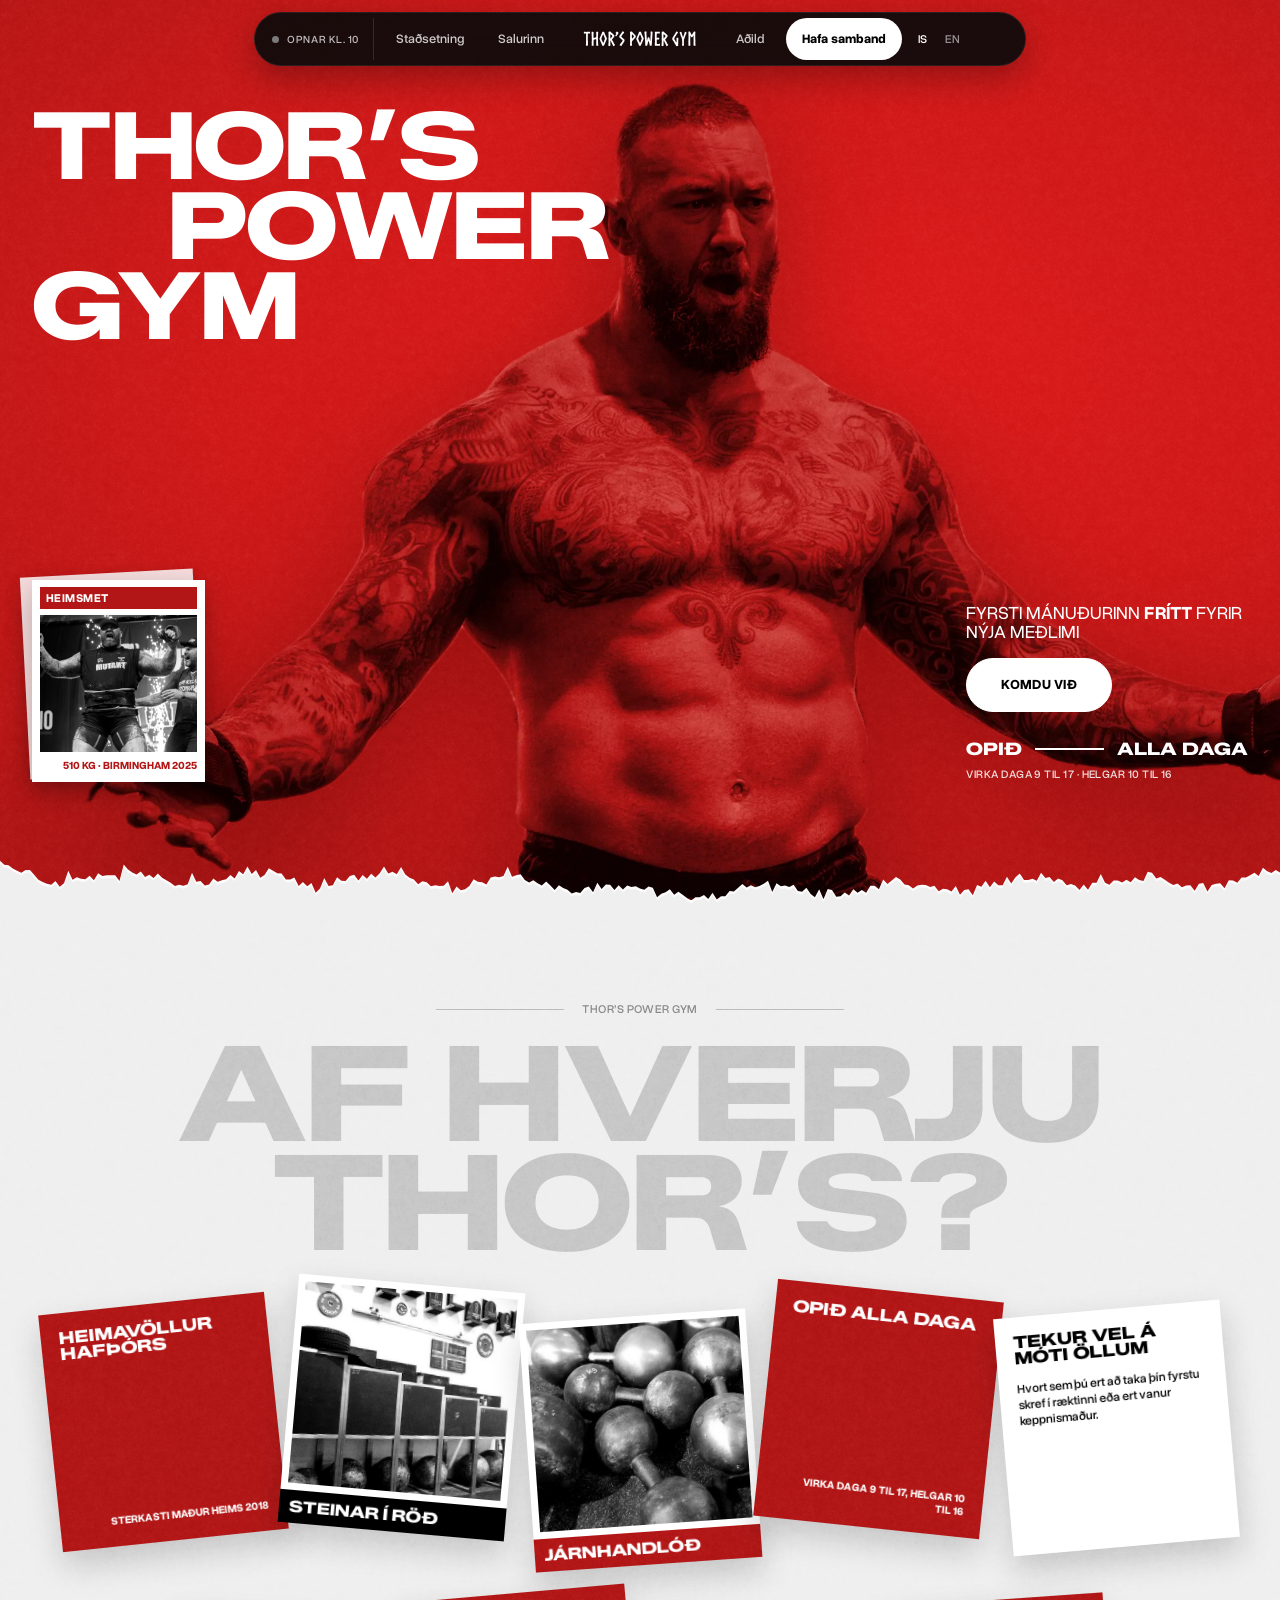
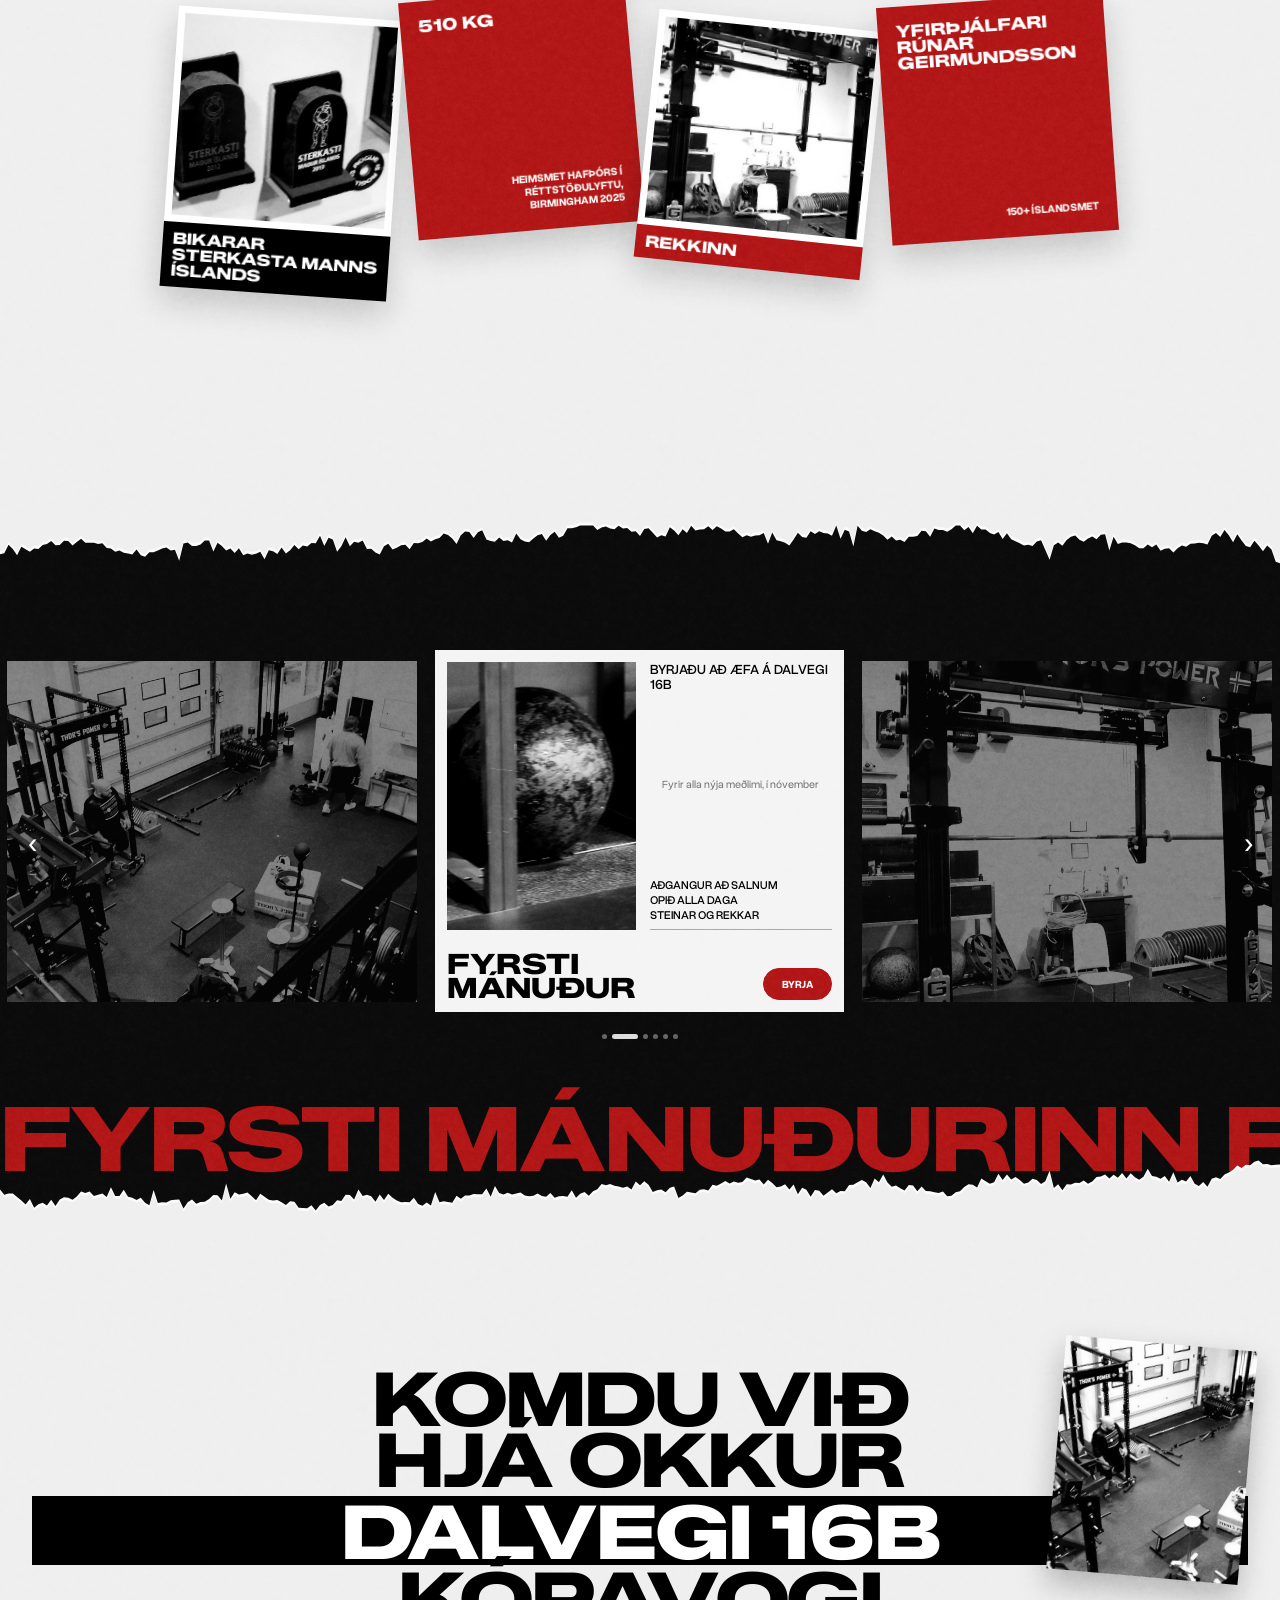
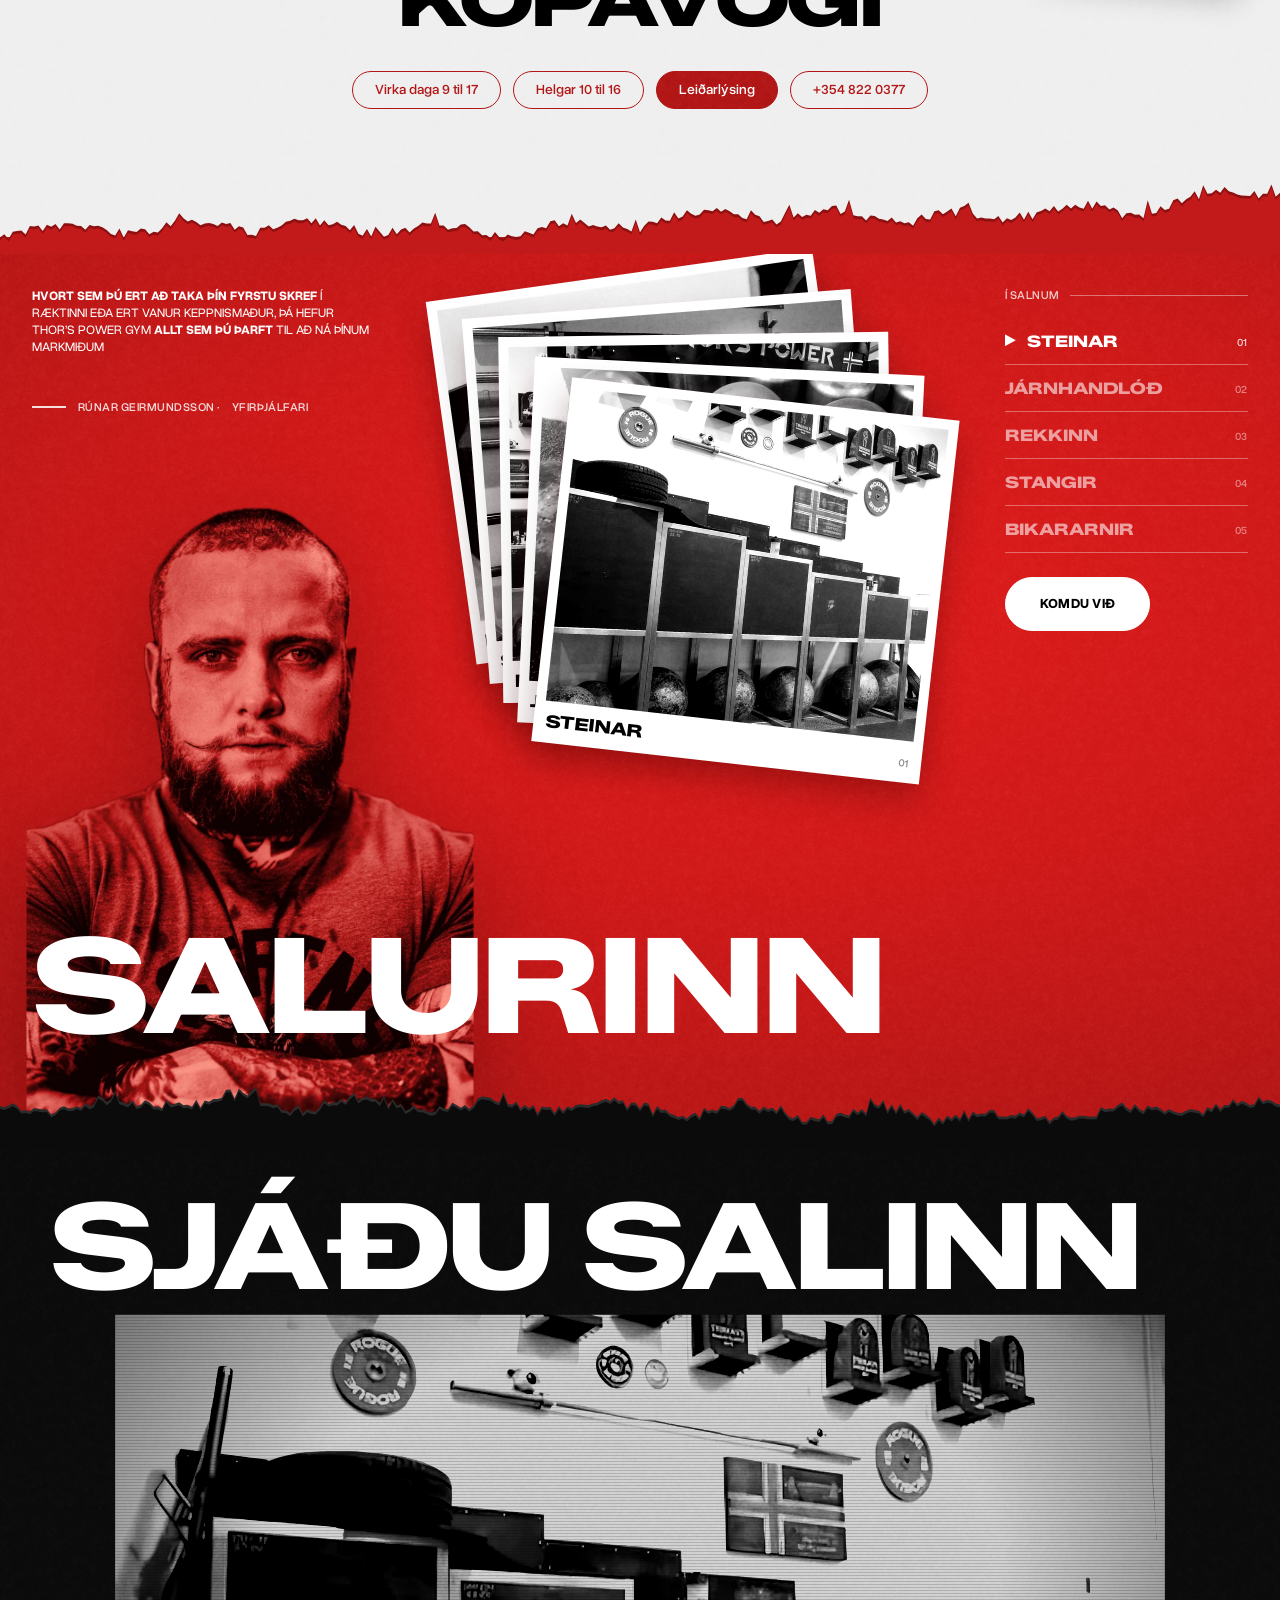
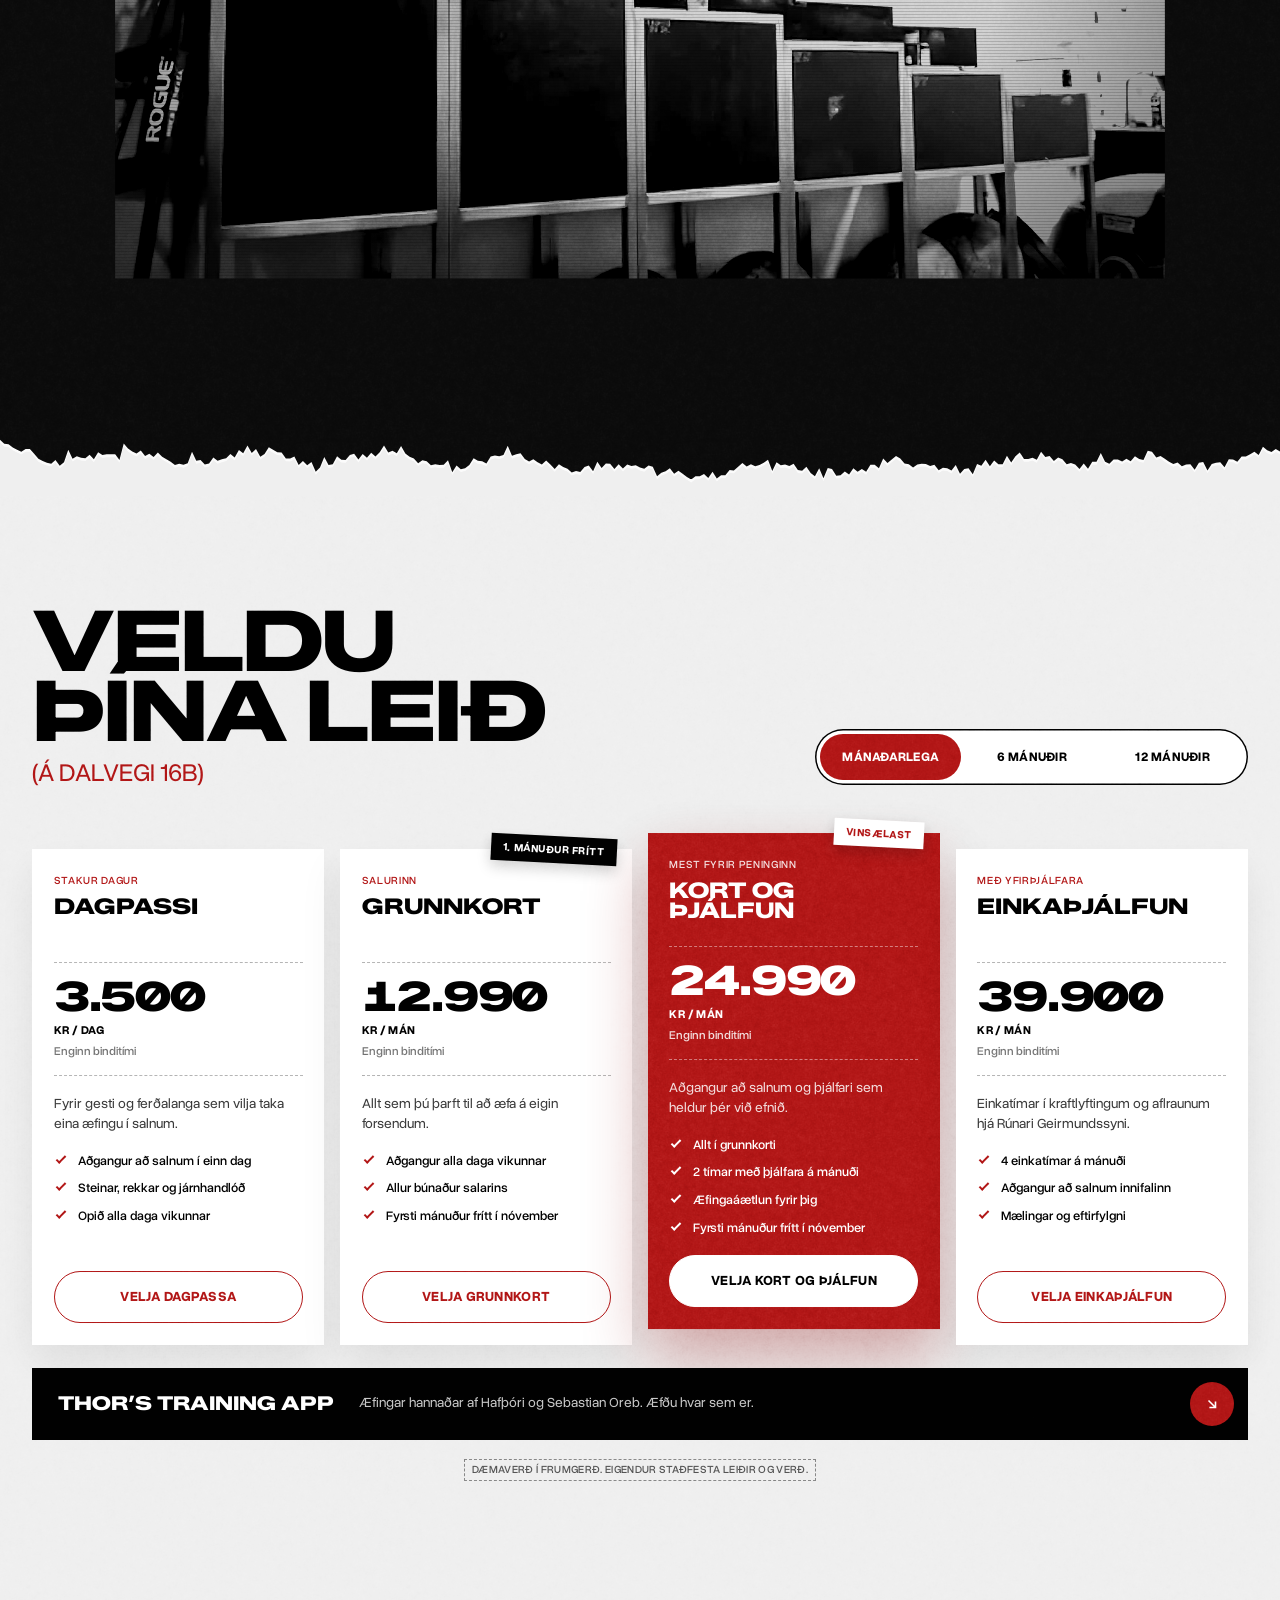
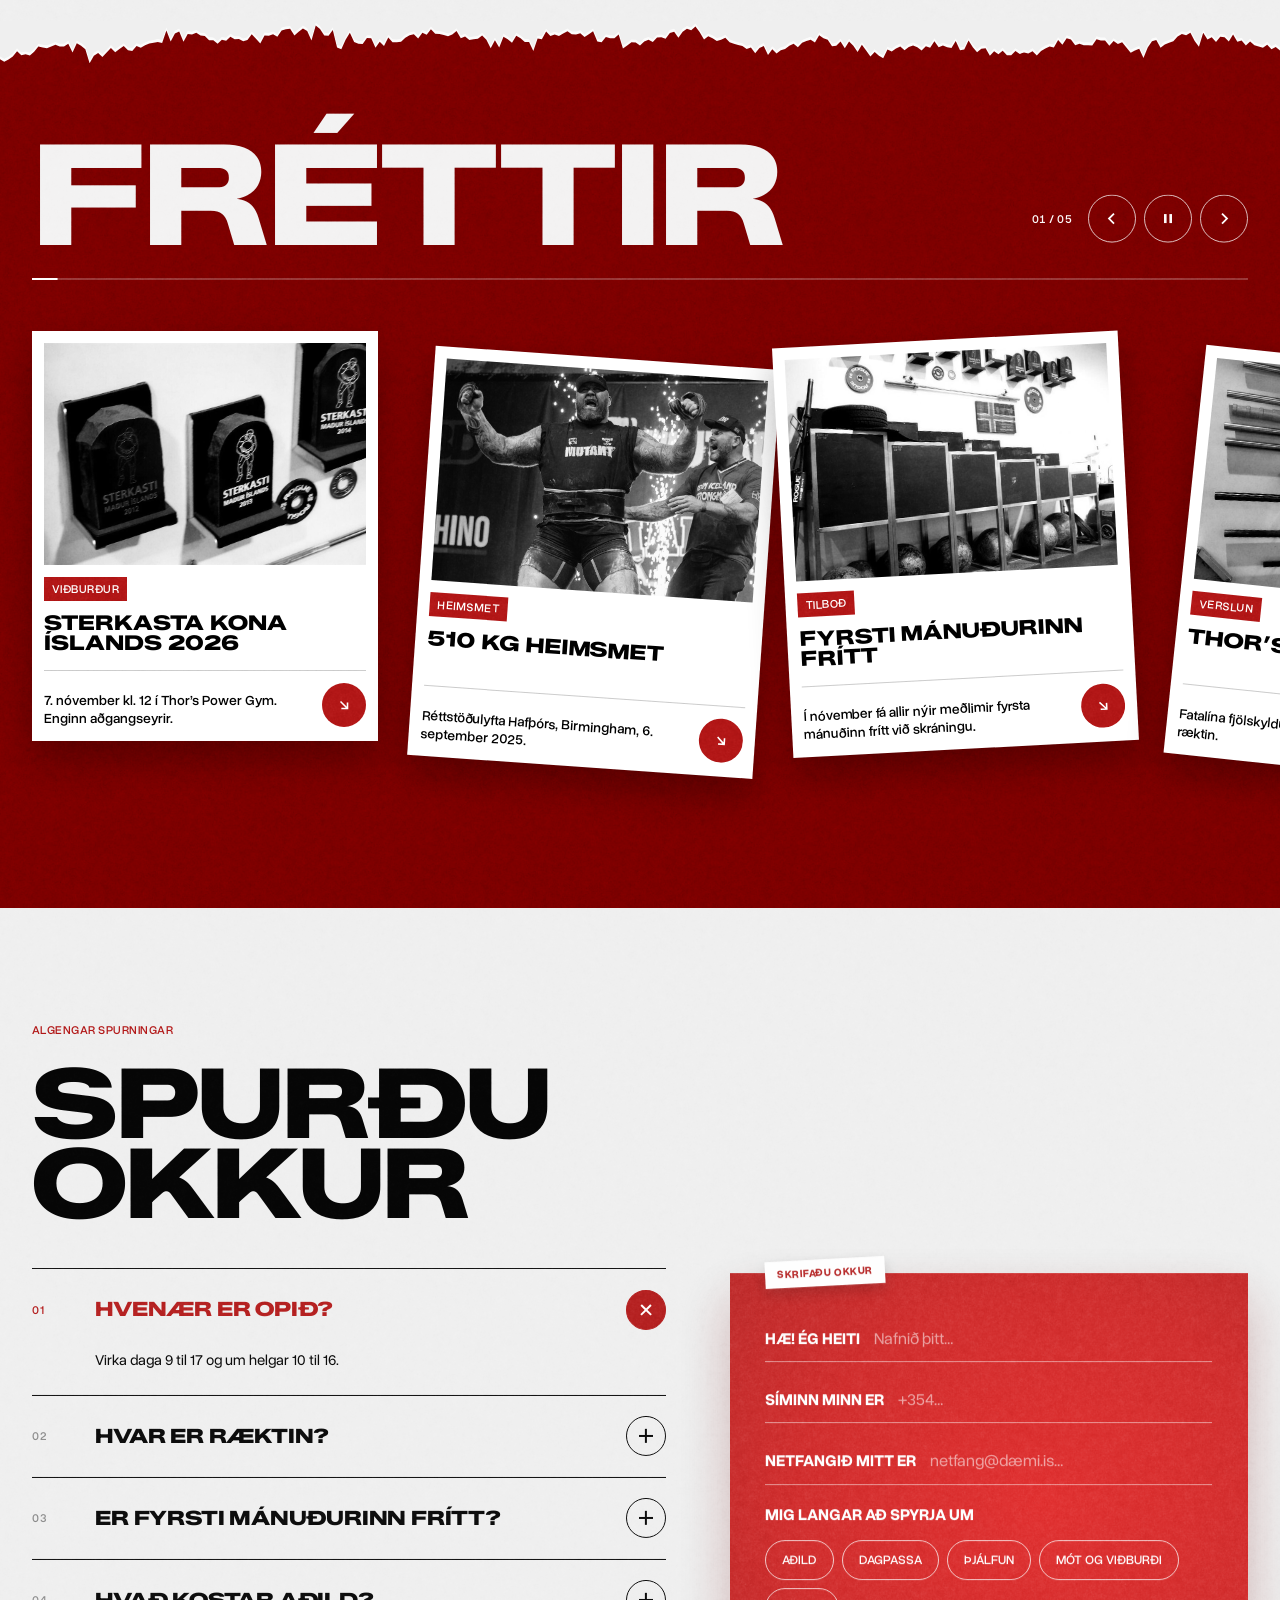
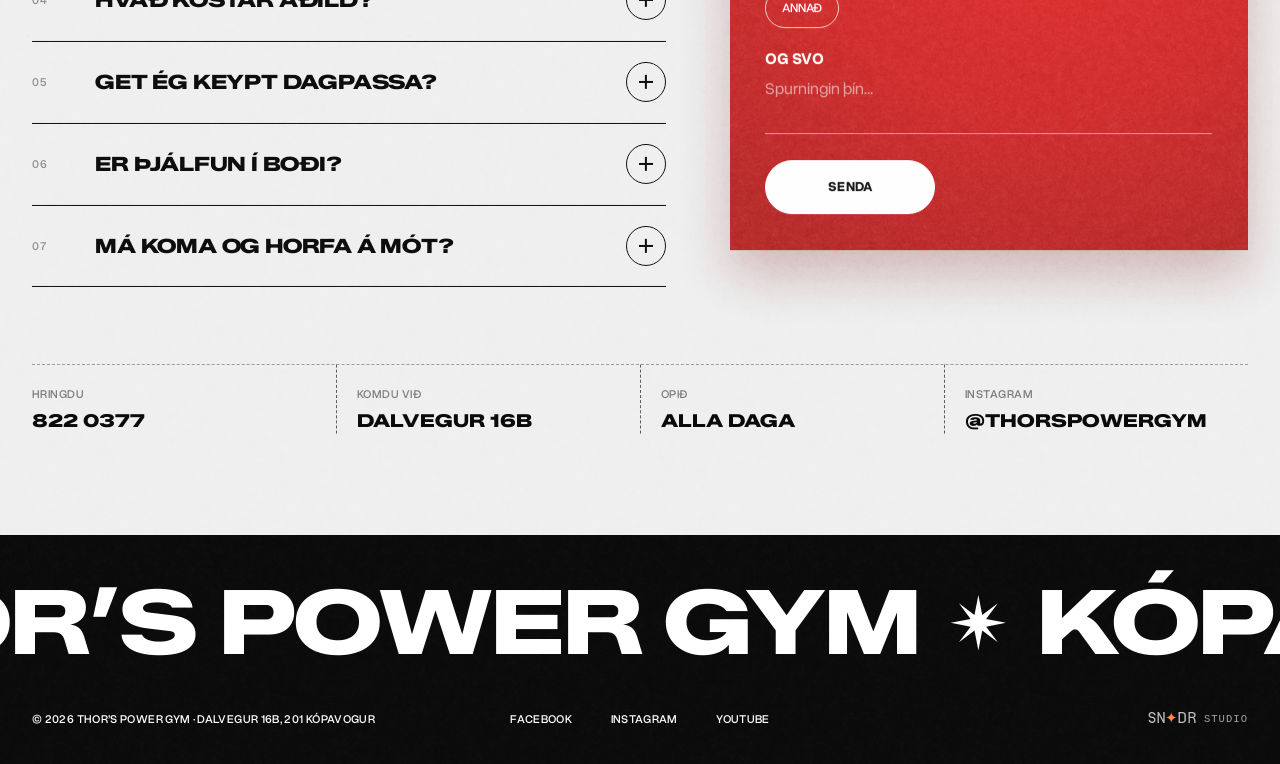
==== index.html @ 165cb42e "Deploy bae93f0 (noindex preview)" ====
<!doctype html>
<html lang="is" data-title-is="Thor’s Power Gym | Dalvegur 16B, Kópavogur" data-title-en="Thor’s Power Gym | Dalvegur 16B, Kópavogur, Iceland">
<head>
<meta charset="utf-8">
<meta name="viewport" content="width=device-width, initial-scale=1, viewport-fit=cover">
<title>Thor’s Power Gym | Dalvegur 16B, Kópavogur</title>
<meta name="description" content="Thor’s Power Gym, Dalvegur 16B, Kópavogur. Opið virka daga 9 til 17 og um helgar 10 til 16. Fyrsti mánuðurinn frítt fyrir nýja meðlimi í nóvember.">
<meta name="robots" content="noindex, nofollow">
<meta name="theme-color" content="#b21616">
<link rel="icon" href="assets/img/icon-192.png" type="image/png">
<link rel="apple-touch-icon" href="assets/img/apple-touch-icon.png">
<link rel="preload" href="assets/fonts/ZalandoExpanded-Black.woff2" as="font" type="font/woff2" crossorigin>
<script>
(function(){var r=document.documentElement;function s(v){if(r.getAttribute('data-input')!==v)r.setAttribute('data-input',v)}addEventListener('pointerdown',function(){s('pointer')},true);addEventListener('keydown',function(e){if(e.key==='Shift'||e.key==='Control'||e.key==='Alt'||e.key==='Meta')return;s('key')},true)})();
(function(){var r=document.documentElement;if(!matchMedia('(prefers-reduced-motion: reduce)').matches){r.classList.add('js-motion');setTimeout(function(){if(!window.__tpgMotion)r.classList.remove('js-motion')},3000)}})();
</script>
<link rel="stylesheet" href="assets/css/site.css">
</head>
<body>
<a class="skip" href="#main"><span data-l="is">Fara í efni</span><span data-l="en">Skip to content</span></a>
<svg width="0" height="0" style="position:absolute" aria-hidden="true">
  <symbol id="star" viewBox="0 0 100 100"><path d="M50 0 57 36 85 15 64 43 100 50 64 57 85 85 57 64 50 100 43 64 15 85 36 57 0 50 36 43 15 15 43 36Z"/></symbol>
  <symbol id="arrow" viewBox="0 0 16 16"><path d="M4 4l8 8M12 5v7H5" fill="none" stroke="currentColor" stroke-width="1.8"/></symbol>
  <symbol id="chev" viewBox="0 0 20 20"><path d="M5 8l5 5 5-5" fill="none" stroke="currentColor" stroke-width="1.8"/></symbol>
</svg>

<!-- header: dynamic island (wordmark centred; sides fold away while scrolling down) -->
<header class="island" data-island>
  <nav class="island__side island__side--l" aria-label="Kaflar">
    <div class="island__in">
      <span class="island__status" data-status><i aria-hidden="true"></i><span data-status-text><span data-l="is">Opið alla daga</span><span data-l="en">Open every day</span></span></span>
      <a href="#stadsetning"><span data-l="is">Staðsetning</span><span data-l="en">Location</span></a>
      <a href="#salurinn"><span data-l="is">Salurinn</span><span data-l="en">The floor</span></a>
    </div>
  </nav>
  <a class="island__logo" href="#main" aria-label="Thor’s Power Gym"><img src="assets/img/logo-white.svg" alt="" width="160" height="33"></a>
  <div class="island__side island__side--r">
    <div class="island__in">
      <a href="#adild"><span data-l="is">Aðild</span><span data-l="en">Membership</span></a>
      <a class="island__cta" href="#hafa-samband"><span data-l="is">Hafa samband</span><span data-l="en">Contact</span></a>
      <div class="lang" role="group" aria-label="Tungumál / Language"><button type="button" data-set-lang="is" aria-pressed="true" lang="is">IS</button><button type="button" data-set-lang="en" aria-pressed="false" lang="en">EN</button></div>
    </div>
  </div>
  <div class="island__m island__m--l"><div class="lang" role="group" aria-label="Tungumál / Language"><button type="button" data-set-lang="is" aria-pressed="true" lang="is">IS</button><button type="button" data-set-lang="en" aria-pressed="false" lang="en">EN</button></div></div>
  <div class="island__m island__m--r"><button class="burger" type="button" aria-expanded="false" aria-controls="menu" data-aria-is="Valmynd" data-aria-en="Menu" aria-label="Valmynd"><span></span><span></span><span></span></button></div>
</header>
<div class="scrim" data-scrim data-open="false" aria-hidden="true"></div>
<nav id="menu" class="menu" tabindex="-1" data-open="false" data-aria-is="Aðalvalmynd" data-aria-en="Main menu" aria-label="Aðalvalmynd">
  <div class="menu__links">
    <a href="#stadsetning"><span data-l="is">Staðsetning</span><span data-l="en">Location</span></a>
    <a href="#salurinn"><span data-l="is">Salurinn</span><span data-l="en">The floor</span></a>
    <a href="#adild"><span data-l="is">Aðild</span><span data-l="en">Membership</span></a>
    <a href="#hafa-samband"><span data-l="is">Hafa samband</span><span data-l="en">Contact</span></a>
  </div>
  <div class="menu__foot">
    <p class="menu__addr label">Dalvegur 16B · <a href="tel:+3548220377">822 0377</a></p>
    <div class="menu__icons">
      <a href="https://www.instagram.com/thorspowergym/" target="_blank" rel="noopener" aria-label="Instagram"><svg viewBox="0 0 24 24" fill="none" stroke="currentColor" stroke-width="1.8"><rect x="4" y="4" width="16" height="16" rx="4"/><circle cx="12" cy="12" r="3.6"/><circle cx="17" cy="7" r=".6" fill="currentColor"/></svg></a>
      <a href="https://www.youtube.com/@Hafthorjulius" target="_blank" rel="noopener" aria-label="YouTube"><svg viewBox="0 0 24 24" fill="currentColor"><path d="M21 8.2a2.6 2.6 0 0 0-1.8-1.8C17.6 6 12 6 12 6s-5.6 0-7.2.4A2.6 2.6 0 0 0 3 8.2 27 27 0 0 0 2.6 12 27 27 0 0 0 3 15.8a2.6 2.6 0 0 0 1.8 1.8C6.4 18 12 18 12 18s5.6 0 7.2-.4a2.6 2.6 0 0 0 1.8-1.8 27 27 0 0 0 .4-3.8 27 27 0 0 0-.4-3.8zM10.2 14.6V9.4L14.8 12z"/></svg></a>
      <a href="https://www.facebook.com/thorspowergym" target="_blank" rel="noopener" aria-label="Facebook"><svg viewBox="0 0 24 24" fill="currentColor"><path d="M13.5 21v-7.5h2.5l.4-3h-2.9V8.6c0-.9.3-1.5 1.5-1.5h1.5V4.4c-.3 0-1.2-.1-2.2-.1-2.2 0-3.8 1.4-3.8 3.9v2.3H8v3h2.5V21z"/></svg></a>
    </div>
  </div>
</nav>

<main id="main">

<!-- 1 HERO: one frame that scales with width and height; left edge, right edge, shared bottom line -->
<section class="hero paper on-red" aria-labelledby="hero-title">
  <div class="hero__in">
    <h1 class="hero__title dsp" id="hero-title" translate="no" aria-label="Thor’s Power Gym">
      <span class="l" aria-hidden="true"><span>Thor’s</span></span>
      <span class="l" aria-hidden="true"><span>Power</span></span>
      <span class="l" aria-hidden="true"><span>Gym</span></span>
    </h1>
    <figure class="hero__fig" data-hero-fig><img src="assets/photo/hafthor-red.webp" alt="Hafþór Júlíus Björnsson" width="2070" height="1400" fetchpriority="high"></figure>
    <div class="hero__card" data-rise>
      <div class="polaroid">
        <span class="label"><span data-l="is">Heimsmet</span><span data-l="en">World record</span></span>
        <img src="assets/photo/record-510.jpg" alt="Hafþór fagnar 510 kg heimsmetinu" data-alt-is="Hafþór fagnar 510 kg heimsmetinu" data-alt-en="Hafþór celebrating his 510 kg world record" width="1280" height="720">
        <p>510 kg · Birmingham 2025</p>
      </div>
    </div>
    <div class="hero__side" data-rise>
      <p class="hero__offer"><span data-l="is">Fyrsti mánuðurinn <b>frítt</b> fyrir nýja meðlimi</span><span data-l="en">First month <b>free</b> for new members</span></p>
      <a class="pill pill--solid-white pill--big" href="#stadsetning"><span data-l="is">Komdu við</span><span data-l="en">Come by</span></a>
      <div class="hero__hours"><span class="at"><span data-l="is">Opið</span><span data-l="en">Open</span></span><span class="rule" aria-hidden="true"></span><span class="big"><span data-l="is">Alla daga</span><span data-l="en">Every day</span></span></div>
      <p class="hero__time"><span data-l="is">Virka daga 9 til 17 · Helgar 10 til 16</span><span data-l="en">Weekdays 9 to 5 · Weekends 10 to 4</span></p>
    </div>
  </div>
</section>

<!-- 2 WHY -->
<section class="why paper on-light" aria-labelledby="why-title">
  <svg class="tear tear--top tear--light" viewBox="0 0 1440 90" preserveAspectRatio="none" aria-hidden="true"><use href="assets/img/tears.svg#tear-a"/></svg>
  <span class="lined label" data-rise>Thor’s Power Gym</span>
  <h2 class="why__title dsp" id="why-title" data-rise><span data-l="is">Af hverju<br>Thor’s?</span><span data-l="en">Why<br>Thor’s?</span></h2>
  <div class="pile" data-pile>
    <div class="scrap scrap--red" style="left:0%;top:3%;--rot:-6deg" data-rot="-6"><h3><span data-l="is">Heimavöllur Hafþórs</span><span data-l="en">Hafþór’s home gym</span></h3><p><span data-l="is">Sterkasti maður heims 2018</span><span data-l="en">World’s Strongest Man 2018</span></p></div>
    <figure class="scrap scrap--photo" style="left:20.2%;top:0%;--rot:5deg" data-rot="5"><img src="assets/photo/atlas-row-m.jpg" alt="" width="1100" height="619" loading="lazy"><figcaption class="strip"><span data-l="is">Steinar í röð</span><span data-l="en">A row of stones</span></figcaption></figure>
    <figure class="scrap scrap--photo" style="left:40.4%;top:5%;--rot:-4deg" data-rot="-4"><img src="assets/photo/iron-dumbbells-m.jpg" alt="" width="1100" height="619" loading="lazy"><figcaption class="strip strip--red"><span data-l="is">Járnhandlóð</span><span data-l="en">Iron dumbbells</span></figcaption></figure>
    <div class="scrap scrap--red" style="left:60.6%;top:1%;--rot:6deg" data-rot="6"><h3><span data-l="is">Opið alla daga</span><span data-l="en">Open every day</span></h3><p><span data-l="is">Virka daga 9 til 17, helgar 10 til 16</span><span data-l="en">Weekdays 9 to 5, weekends 10 to 4</span></p></div>
    <div class="scrap scrap--white" style="left:80.8%;top:4%;--rot:-5deg" data-rot="-5"><h3><span data-l="is">Tekur vel á móti öllum</span><span data-l="en">Welcomes everyone</span></h3><p><span data-l="is">Hvort sem þú ert að taka þín fyrstu skref í ræktinni eða ert vanur keppnismaður.</span><span data-l="en">First steps in the gym or a seasoned competitor.</span></p></div>
    <figure class="scrap scrap--photo" style="left:10.1%;top:50%;--rot:4deg" data-rot="4"><img src="assets/photo/trophies-m.jpg" alt="" width="1100" height="619" loading="lazy"><figcaption class="strip"><span data-l="is">Bikarar Sterkasta manns Íslands</span><span data-l="en">Iceland’s Strongest Man trophies</span></figcaption></figure>
    <div class="scrap scrap--red" style="left:30.3%;top:47%;--rot:-5deg" data-rot="-5"><h3>510 kg</h3><p><span data-l="is">Heimsmet Hafþórs í réttstöðulyftu, Birmingham 2025</span><span data-l="en">Hafþór’s deadlift world record, Birmingham 2025</span></p></div>
    <figure class="scrap scrap--photo" style="left:50.5%;top:51%;--rot:6deg" data-rot="6"><img src="assets/photo/rig-m.jpg" alt="" width="1100" height="619" loading="lazy"><figcaption class="strip strip--red"><span data-l="is">Rekkinn</span><span data-l="en">The rig</span></figcaption></figure>
    <div class="scrap scrap--red" style="left:70.7%;top:48%;--rot:-4deg" data-rot="-4"><h3><span data-l="is">Yfirþjálfari Rúnar Geirmundsson</span><span data-l="en">Head coach Rúnar Geirmundsson</span></h3><p><span data-l="is">150+ Íslandsmet</span><span data-l="en">150+ national records</span></p></div>
  </div>
  <svg class="tear tear--bottom tear--light" viewBox="0 0 1440 90" preserveAspectRatio="none" aria-hidden="true"><use href="assets/img/tears.svg#tear-b"/></svg>
</section>

<!-- 3 OFFERS -->
<section class="offers paper on-black" aria-labelledby="offers-title" id="adild-tilbod">
  <h2 class="vh" id="offers-title"><span data-l="is">Tilboð</span><span data-l="en">Offers</span></h2>
  <div class="car" data-car>
    <div class="car__track">
      <figure class="slide slide--photo"><img src="assets/photo/overhead-m.jpg" alt="Æfing í salnum" data-alt-is="Æfing í salnum" data-alt-en="Training on the floor" width="1100" height="619" loading="lazy"></figure>
      <article class="slide slide--offer">
        <img src="assets/photo/atlas-close-tall.jpg" alt="" width="860" height="1178" loading="lazy">
        <div class="t"><h3><span data-l="is">Byrjaðu að æfa á Dalvegi 16B</span><span data-l="en">Start training at Dalvegur 16B</span></h3><p class="note"><span data-l="is">Fyrir alla nýja meðlimi, í nóvember</span><span data-l="en">For every new member, in November</span></p><p class="incl"><span data-l="is">Aðgangur að salnum<br>Opið alla daga<br>Steinar og rekkar</span><span data-l="en">Access to the floor<br>Open every day<br>Stones and rigs</span></p></div>
        <p class="name"><span data-l="is">Fyrsti<br>mánuður</span><span data-l="en">First<br>month</span></p>
        <a class="pill pill--solid-red" href="#stadsetning"><span data-l="is">Byrja</span><span data-l="en">Start</span></a>
      </article>
      <figure class="slide slide--photo"><img src="assets/photo/rig-m.jpg" alt="THORS POWER rekkinn" data-alt-is="THORS POWER rekkinn" data-alt-en="The THORS POWER rig" width="1100" height="619" loading="lazy"></figure>
      <article class="slide slide--offer">
        <img src="assets/photo/runar-bw.jpg" alt="" width="900" height="1307" loading="lazy">
        <div class="t"><h3><span data-l="is">Þjálfun hjá Rúnari Geirmundssyni</span><span data-l="en">Coaching with Rúnar Geirmundsson</span></h3><p class="note"><span data-l="is">Verð og bókun koma frá eigendum</span><span data-l="en">Price and booking from the owners</span></p><p class="incl"><span data-l="is">Kraftlyftingar<br>Aflraunir</span><span data-l="en">Powerlifting<br>Strongman</span></p></div>
        <p class="name"><span data-l="is">Þjálfun</span><span data-l="en">Coaching</span></p>
        <a class="pill pill--solid-red" href="#adild"><span data-l="is">Nánar</span><span data-l="en">More</span></a>
      </article>
      <figure class="slide slide--photo"><img src="assets/photo/bars-wall-m.jpg" alt="Stangir á vegg" data-alt-is="Stangir á vegg" data-alt-en="Barbells on the wall" width="1100" height="619" loading="lazy"></figure>
      <article class="slide slide--offer">
        <img src="assets/photo/iron-dumbbells-tall.jpg" alt="" width="860" height="1178" loading="lazy">
        <div class="t"><h3><span data-l="is">Æfingar hannaðar af Hafþóri og Sebastian Oreb</span><span data-l="en">Training designed by Thor and Sebastian Oreb</span></h3><p class="note">thorstraining.app</p><p class="incl"><span data-l="is">Hvar sem er</span><span data-l="en">Anywhere</span></p></div>
        <p class="name"><span data-l="is">Appið</span><span data-l="en">The app</span></p>
        <a class="pill pill--solid-red" href="https://thorstraining.app" target="_blank" rel="noopener"><span data-l="is">Opna</span><span data-l="en">Open</span></a>
      </article>
    </div>
    <div class="car__nav"><button type="button" data-dir="-1" data-aria-is="Fyrri" data-aria-en="Previous" aria-label="Fyrri">‹</button><button type="button" data-dir="1" data-aria-is="Næsta" data-aria-en="Next" aria-label="Næsta">›</button></div>
    <div class="dots" aria-hidden="true"></div>
  </div>
  <p class="band dsp" data-drift="-1" aria-hidden="true"><span data-l="is">Fyrsti mánuðurinn frítt</span><span data-l="en">First month free</span><svg><use href="#star"/></svg><span data-l="is">Fyrsti mánuðurinn frítt</span><span data-l="en">First month free</span><svg><use href="#star"/></svg><span data-l="is">Fyrsti mánuðurinn frítt</span><span data-l="en">First month free</span><svg><use href="#star"/></svg></p>
</section>

<!-- 4 LOCATION -->
<section class="loc paper on-light" id="stadsetning" aria-labelledby="loc-title">
  <svg class="tear tear--top tear--light" viewBox="0 0 1440 90" preserveAspectRatio="none" aria-hidden="true"><use href="assets/img/tears.svg#tear-c"/></svg>
  <h2 class="loc__title dsp" id="loc-title">
    <span class="row" data-rise><span data-l="is">Komdu við</span><span data-l="en">Come by</span></span>
    <span class="row" data-rise><span data-l="is">hjá okkur</span><span data-l="en">and see us</span></span>
    <span class="bar" data-bar><span data-l="is">Dalvegi 16B</span><span data-l="en">Dalvegur 16B</span></span>
    <span class="row" data-rise><span data-l="is">Kópavogi</span><span data-l="en">Kópavogur</span></span>
  </h2>
  <figure class="loc__photo" data-tilt="5"><img src="assets/photo/overhead-tall.jpg" alt="Salurinn séður ofan frá" data-alt-is="Salurinn séður ofan frá" data-alt-en="The gym floor from above" width="860" height="1178" loading="lazy"></figure>
  <div class="loc__meta" data-rise>
    <span class="pill pill--outline-red"><span data-l="is">Virka daga 9 til 17</span><span data-l="en">Weekdays 9am to 5pm</span></span>
    <span class="pill pill--outline-red"><span data-l="is">Helgar 10 til 16</span><span data-l="en">Weekends 10am to 4pm</span></span>
    <a class="pill pill--solid-red" href="https://www.google.com/maps/search/?api=1&amp;query=Thor%27s+Power+Gym+Dalvegur+16B+K%C3%B3pavogur" target="_blank" rel="noopener"><span data-l="is">Leiðarlýsing</span><span data-l="en">Directions</span></a>
    <a class="pill pill--outline-red" href="tel:+3548220377">+354 822 0377</a>
  </div>
</section>

<!-- 5 FLOOR -->
<section class="floor paper on-red" id="salurinn" aria-labelledby="floor-title">
  <svg class="tear tear--top tear--red" viewBox="0 0 1440 90" preserveAspectRatio="none" aria-hidden="true"><use href="assets/img/tears.svg#tear-d"/></svg>
  <p class="floor__intro" data-rise><span data-l="is"><b>Hvort sem þú ert að taka þín fyrstu skref</b> í ræktinni eða ert vanur keppnismaður, þá hefur Thor’s Power Gym <b>allt sem þú þarft</b> til að ná þínum markmiðum</span><span data-l="en"><b>Taking your first steps</b> in the gym or a seasoned competitor, Thor’s Power Gym has <b>everything you need</b> to reach your goals</span></p>
  <figure class="floor__fig" data-floor-fig><img src="assets/photo/runar-red.webp" alt="Rúnar Geirmundsson, yfirþjálfari" data-alt-is="Rúnar Geirmundsson, yfirþjálfari" data-alt-en="Rúnar Geirmundsson, head coach" width="1002" height="1400" loading="lazy"></figure>
  <p class="floor__who label" data-rise>Rúnar Geirmundsson · <span data-l="is">Yfirþjálfari</span><span data-l="en">Head coach</span></p>
  <div class="stack" data-stack>
    <figure class="stack__card"><img src="assets/photo/trophies-m.jpg" alt="Bikarar Sterkasta manns Íslands" data-alt-is="Bikarar Sterkasta manns Íslands" data-alt-en="Iceland’s Strongest Man trophies" width="1100" height="619" loading="lazy"><figcaption class="cap"><b><span data-l="is">Bikararnir</span><span data-l="en">Trophies</span></b><span class="cap__n">05</span></figcaption></figure>
    <figure class="stack__card"><img src="assets/photo/bars-wall-m.jpg" alt="Stangir á vegg" data-alt-is="Stangir á vegg" data-alt-en="Barbells on the wall" width="1100" height="619" loading="lazy"><figcaption class="cap"><b><span data-l="is">Stangir</span><span data-l="en">Bars</span></b><span class="cap__n">04</span></figcaption></figure>
    <figure class="stack__card"><img src="assets/photo/rig-m.jpg" alt="THORS POWER rekkinn" data-alt-is="THORS POWER rekkinn" data-alt-en="The THORS POWER rig" width="1100" height="619" loading="lazy"><figcaption class="cap"><b><span data-l="is">Rekkinn</span><span data-l="en">The rig</span></b><span class="cap__n">03</span></figcaption></figure>
    <figure class="stack__card"><img src="assets/photo/iron-dumbbells-m.jpg" alt="Járnhandlóð" data-alt-is="Járnhandlóð" data-alt-en="Iron dumbbells" width="1100" height="619" loading="lazy"><figcaption class="cap"><b><span data-l="is">Járnhandlóð</span><span data-l="en">Iron dumbbells</span></b><span class="cap__n">02</span></figcaption></figure>
    <figure class="stack__card"><img src="assets/photo/atlas-row-m.jpg" alt="Aflraunasteinar í röð" data-alt-is="Aflraunasteinar í röð" data-alt-en="A row of atlas stones" width="1100" height="619" loading="lazy"><figcaption class="cap"><b><span data-l="is">Steinar</span><span data-l="en">Stones</span></b><span class="cap__n">01</span></figcaption></figure>
  </div>
  <div class="formats" data-rise>
    <p class="formats__label label"><span data-l="is">Í salnum</span><span data-l="en">On the floor</span></p>
    <ul data-formats>
      <li><button type="button" aria-pressed="true" data-card="4"><span><span data-l="is">Steinar</span><span data-l="en">Stones</span></span><span>01</span></button></li>
      <li><button type="button" aria-pressed="false" data-card="3"><span><span data-l="is">Járnhandlóð</span><span data-l="en">Iron dumbbells</span></span><span>02</span></button></li>
      <li><button type="button" aria-pressed="false" data-card="2"><span><span data-l="is">Rekkinn</span><span data-l="en">The rig</span></span><span>03</span></button></li>
      <li><button type="button" aria-pressed="false" data-card="1"><span><span data-l="is">Stangir</span><span data-l="en">Bars</span></span><span>04</span></button></li>
      <li><button type="button" aria-pressed="false" data-card="0"><span><span data-l="is">Bikararnir</span><span data-l="en">Trophies</span></span><span>05</span></button></li>
    </ul>
    <a class="pill pill--solid-white pill--big formats__cta" href="#stadsetning"><span data-l="is">Komdu við</span><span data-l="en">Come by</span></a>
  </div>
  <h2 class="floor__word dsp" id="floor-title" data-rise><span data-l="is">Salurinn</span><span data-l="en">The floor</span></h2>
</section>

<!-- 5b FILM -->
<section class="film paper on-black" aria-labelledby="film-title">
  <svg class="tear tear--top tear--black" viewBox="0 0 1440 90" preserveAspectRatio="none" aria-hidden="true"><use href="assets/img/tears.svg#tear-f"/></svg>
  <h2 class="film__title dsp" id="film-title" data-rise><span data-l="is">Sjáðu salinn</span><span data-l="en">See the floor</span></h2>
  <div class="film__frame" data-film>
    <video class="film__video" muted loop data-autoplay playsinline preload="metadata" poster="assets/media/hero-poster.jpg" aria-hidden="true">
      <source src="assets/media/hero-540.mp4" type="video/mp4" media="(max-width: 767px)">
      <source src="assets/media/hero-1600.mp4" type="video/mp4">
    </video>
    <span class="film__grain" aria-hidden="true"></span>
    <span class="film__chip label">Dalvegur 16B<span class="film__src"> · <span data-l="is">Úr myndbandi salarins</span><span data-l="en">From the gym’s own film</span></span></span>
    <button class="film__pause" type="button" aria-pressed="false" data-aria-is="Stöðva myndband" data-aria-en="Pause video" aria-label="Stöðva myndband"><svg data-icon="pause" viewBox="0 0 12 12" aria-hidden="true"><rect x="1.5" y="1" width="3" height="10"/><rect x="7.5" y="1" width="3" height="10"/></svg><svg data-icon="play" viewBox="0 0 12 12" aria-hidden="true"><path d="M2.5 1l8 5-8 5z"/></svg></button>
  </div>
</section>

<!-- 6 PLANS -->
<section class="plans paper on-light" id="adild" aria-labelledby="plans-title">
  <svg class="tear tear--top tear--light" viewBox="0 0 1440 90" preserveAspectRatio="none" aria-hidden="true"><use href="assets/img/tears.svg#tear-a"/></svg>
  <div class="plans__head">
    <div>
      <h2 class="dsp" id="plans-title" data-rise><span data-l="is">Veldu<br>þína leið</span><span data-l="en">Choose<br>your plan</span></h2>
      <p class="sub" data-rise><span data-l="is">(Á Dalvegi 16B)</span><span data-l="en">(At Dalvegur 16B)</span></p>
    </div>
    <div class="term" role="group" data-aria-is="Binditími" data-aria-en="Commitment" aria-label="Binditími" data-term-group data-rise>
      <span class="term__thumb" aria-hidden="true"></span>
      <button type="button" aria-pressed="true" data-term="m"><span data-l="is">Mánaðarlega</span><span data-l="en">Monthly</span></button>
      <button type="button" aria-pressed="false" data-term="6"><span data-l="is">6 mánuðir</span><span data-l="en">6 months</span></button>
      <button type="button" aria-pressed="false" data-term="12"><span data-l="is">12 mánuðir</span><span data-l="en">12 months</span></button>
    </div>
  </div>

  <div class="tiers" data-rise>
    <article class="tier" data-plan-is="Dagpassi" data-plan-en="Day pass" data-topic="dagpassi">
      <header class="tier__head"><span class="tier__kicker"><span data-l="is">Stakur dagur</span><span data-l="en">One day</span></span><h3><span data-l="is">Dagpassi</span><span data-l="en">Day pass</span></h3></header>
      <p class="tier__price"><b data-p-m="3500" data-p-6="3500" data-p-12="3500">3.500</b><span class="tier__unit"><span data-l="is">kr / dag</span><span data-l="en">ISK / day</span></span><span class="tier__was"><span data-l="is">Enginn binditími</span><span data-l="en">No commitment</span></span></p>
      <p class="tier__desc"><span data-l="is">Fyrir gesti og ferðalanga sem vilja taka eina æfingu í salnum.</span><span data-l="en">For visitors who want one session on the floor.</span></p>
      <ul class="tier__list"><li><span data-l="is">Aðgangur að salnum í einn dag</span><span data-l="en">Access to the floor for one day</span></li><li><span data-l="is">Steinar, rekkar og járnhandlóð</span><span data-l="en">Stones, rigs and iron dumbbells</span></li><li><span data-l="is">Opið alla daga vikunnar</span><span data-l="en">Open every day of the week</span></li></ul>
      <a class="tier__cta pill pill--outline-red" href="#hafa-samband" data-pick><span data-l="is">Velja dagpassa</span><span data-l="en">Choose day pass</span></a>
    </article>

    <article class="tier" data-plan-is="Grunnkort" data-plan-en="Basic" data-topic="adild">
      <span class="tape"><span data-l="is">1. mánuður frítt</span><span data-l="en">1st month free</span></span>
      <header class="tier__head"><span class="tier__kicker"><span data-l="is">Salurinn</span><span data-l="en">The floor</span></span><h3><span data-l="is">Grunnkort</span><span data-l="en">Basic</span></h3></header>
      <p class="tier__price"><b data-p-m="12990" data-p-6="11490" data-p-12="9990">12.990</b><span class="tier__unit"><span data-l="is">kr / mán</span><span data-l="en">ISK / month</span></span><span class="tier__was" data-was></span></p>
      <p class="tier__desc"><span data-l="is">Allt sem þú þarft til að æfa á eigin forsendum.</span><span data-l="en">Everything you need to train on your own terms.</span></p>
      <ul class="tier__list"><li><span data-l="is">Aðgangur alla daga vikunnar</span><span data-l="en">Access every day of the week</span></li><li><span data-l="is">Allur búnaður salarins</span><span data-l="en">All the equipment on the floor</span></li><li><span data-l="is">Fyrsti mánuður frítt í nóvember</span><span data-l="en">First month free in November</span></li></ul>
      <a class="tier__cta pill pill--outline-red" href="#hafa-samband" data-pick><span data-l="is">Velja grunnkort</span><span data-l="en">Choose basic</span></a>
    </article>

    <article class="tier tier--featured" data-plan-is="Kort og þjálfun" data-plan-en="Floor and coaching" data-topic="adild">
      <span class="tape tape--white"><span data-l="is">Vinsælast</span><span data-l="en">Most popular</span></span>
      <header class="tier__head"><span class="tier__kicker"><span data-l="is">Mest fyrir peninginn</span><span data-l="en">Best value</span></span><h3><span data-l="is">Kort og þjálfun</span><span data-l="en">Floor and coaching</span></h3></header>
      <p class="tier__price"><b data-p-m="24990" data-p-6="22990" data-p-12="19990">24.990</b><span class="tier__unit"><span data-l="is">kr / mán</span><span data-l="en">ISK / month</span></span><span class="tier__was" data-was></span></p>
      <p class="tier__desc"><span data-l="is">Aðgangur að salnum og þjálfari sem heldur þér við efnið.</span><span data-l="en">Floor access plus a coach who keeps you on track.</span></p>
      <ul class="tier__list"><li><span data-l="is">Allt í grunnkorti</span><span data-l="en">Everything in Basic</span></li><li><span data-l="is">2 tímar með þjálfara á mánuði</span><span data-l="en">2 coached sessions a month</span></li><li><span data-l="is">Æfingaáætlun fyrir þig</span><span data-l="en">A training plan made for you</span></li><li><span data-l="is">Fyrsti mánuður frítt í nóvember</span><span data-l="en">First month free in November</span></li></ul>
      <a class="tier__cta pill pill--solid-white" href="#hafa-samband" data-pick><span data-l="is">Velja kort og þjálfun</span><span data-l="en">Choose this plan</span></a>
    </article>

    <article class="tier" data-plan-is="Einkaþjálfun" data-plan-en="Personal coaching" data-topic="thjalfun">
      <header class="tier__head"><span class="tier__kicker"><span data-l="is">Með yfirþjálfara</span><span data-l="en">With the head coach</span></span><h3><span data-l="is">Einka­þjálfun</span><span data-l="en">Personal coaching</span></h3></header>
      <p class="tier__price"><b data-p-m="39900" data-p-6="37900" data-p-12="34900">39.900</b><span class="tier__unit"><span data-l="is">kr / mán</span><span data-l="en">ISK / month</span></span><span class="tier__was" data-was></span></p>
      <p class="tier__desc"><span data-l="is">Einkatímar í kraftlyftingum og aflraunum hjá Rúnari Geirmundssyni.</span><span data-l="en">One to one powerlifting and strongman sessions with Rúnar Geirmundsson.</span></p>
      <ul class="tier__list"><li><span data-l="is">4 einkatímar á mánuði</span><span data-l="en">4 private sessions a month</span></li><li><span data-l="is">Aðgangur að salnum innifalinn</span><span data-l="en">Floor access included</span></li><li><span data-l="is">Mælingar og eftirfylgni</span><span data-l="en">Check-ins and follow-up</span></li></ul>
      <a class="tier__cta pill pill--outline-red" href="#hafa-samband" data-pick><span data-l="is">Velja einkaþjálfun</span><span data-l="en">Choose coaching</span></a>
    </article>
  </div>

  <a class="tiers__app" href="https://thorstraining.app" target="_blank" rel="noopener" data-rise>
    <b>Thor’s Training App</b>
    <span class="tiers__app-t"><span data-l="is">Æfingar hannaðar af Hafþóri og Sebastian Oreb. Æfðu hvar sem er.</span><span data-l="en">Training designed by Thor and Sebastian Oreb. Train anywhere.</span></span>
    <span class="round" aria-hidden="true"><svg><use href="#arrow"/></svg></span>
  </a>
  <p class="tiers__note"><span class="slot"><span data-l="is">Dæmaverð í frumgerð. Eigendur staðfesta leiðir og verð.</span><span data-l="en">Placeholder prices in this prototype. The owners confirm plans and prices.</span></span></p>
  <svg class="tear tear--bottom tear--light" viewBox="0 0 1440 90" preserveAspectRatio="none" aria-hidden="true"><use href="assets/img/tears.svg#tear-e"/></svg>
</section>

<!-- 7 NEWS -->
<section class="news paper on-burgundy" aria-labelledby="news-title">
  <div class="news__head">
    <h2 class="news__title dsp" id="news-title" data-rise><span data-l="is">Fréttir</span><span data-l="en">News</span></h2>
    <div class="news__ctrl" data-rise>
      <span class="news__count label" data-news-count aria-hidden="true">01 / 05</span>
      <button class="news__btn" type="button" data-news-dir="-1" data-aria-is="Fyrri frétt" data-aria-en="Previous story" aria-label="Fyrri frétt"><svg viewBox="0 0 14 14" aria-hidden="true"><path d="M9 2L4 7l5 5" fill="none" stroke="currentColor" stroke-width="1.8"/></svg></button>
      <button class="news__btn news__play" type="button" data-news-play data-state="play" data-aria-is="Stöðva sjálfvirka spilun" data-aria-en="Pause autoplay" aria-label="Stöðva sjálfvirka spilun"><svg data-icon="pause" viewBox="0 0 12 12" aria-hidden="true"><rect x="2" y="1.5" width="2.6" height="9"/><rect x="7.4" y="1.5" width="2.6" height="9"/></svg><svg data-icon="play" viewBox="0 0 12 12" aria-hidden="true"><path d="M3 1.5l7 4.5-7 4.5z"/></svg></button>
      <button class="news__btn" type="button" data-news-dir="1" data-aria-is="Næsta frétt" data-aria-en="Next story" aria-label="Næsta frétt"><svg viewBox="0 0 14 14" aria-hidden="true"><path d="M5 2l5 5-5 5" fill="none" stroke="currentColor" stroke-width="1.8"/></svg></button>
    </div>
  </div>
  <div class="news__bar" aria-hidden="true"><i></i></div>
  <div class="news__view" data-news role="region" aria-roledescription="carousel" data-aria-is="Fréttir" data-aria-en="News" aria-label="Fréttir">
    <div class="news__track">
      <a class="post" href="https://www.instagram.com/thorspowergym/reel/De4wVkNt_Ng/" target="_blank" rel="noopener" draggable="false"><img src="assets/photo/trophies-m.jpg" alt="" width="1100" height="619" loading="lazy" draggable="false"><span class="post__tag label"><span data-l="is">Viðburður</span><span data-l="en">Event</span></span><h3><span data-l="is">Sterkasta kona Íslands 2026</span><span data-l="en">Iceland’s Strongest Woman 2026</span></h3><div class="foot"><p><span data-l="is">7. nóvember kl. 12 í Thor’s Power Gym. Enginn aðgangseyrir.</span><span data-l="en">7 November, 12pm, at Thor’s Power Gym. No entry fee.</span></p><span class="round" aria-hidden="true"><svg><use href="#arrow"/></svg></span></div></a>
      <a class="post" href="https://www.youtube.com/watch?v=j8rIUAZk004" target="_blank" rel="noopener" draggable="false"><img src="assets/photo/record-510.jpg" alt="" width="1280" height="720" loading="lazy" draggable="false"><span class="post__tag label"><span data-l="is">Heimsmet</span><span data-l="en">World record</span></span><h3><span data-l="is">510 kg heimsmet</span><span data-l="en">510 kg world record</span></h3><div class="foot"><p><span data-l="is">Réttstöðulyfta Hafþórs, Birmingham, 6. september 2025.</span><span data-l="en">Hafþór’s deadlift, Birmingham, 6 September 2025.</span></p><span class="round" aria-hidden="true"><svg><use href="#arrow"/></svg></span></div></a>
      <a class="post" href="https://www.instagram.com/thorspowergym/reel/DfSQXj4tM_v/" target="_blank" rel="noopener" draggable="false"><img src="assets/photo/atlas-row-m.jpg" alt="" width="1100" height="619" loading="lazy" draggable="false"><span class="post__tag label"><span data-l="is">Tilboð</span><span data-l="en">Offer</span></span><h3><span data-l="is">Fyrsti mánuðurinn frítt</span><span data-l="en">First month free</span></h3><div class="foot"><p><span data-l="is">Í nóvember fá allir nýir meðlimir fyrsta mánuðinn frítt við skráningu.</span><span data-l="en">In November, every new member gets the first month free.</span></p><span class="round" aria-hidden="true"><svg><use href="#arrow"/></svg></span></div></a>
      <a class="post" href="https://thorsapparel.com" target="_blank" rel="noopener" draggable="false"><img src="assets/photo/bars-wall-m.jpg" alt="" width="1100" height="619" loading="lazy" draggable="false"><span class="post__tag label"><span data-l="is">Verslun</span><span data-l="en">Shop</span></span><h3>Thor’s Apparel</h3><div class="foot"><p><span data-l="is">Fatalína fjölskyldunnar er á sama stað og ræktin.</span><span data-l="en">The family’s clothing line shares the gym’s address.</span></p><span class="round" aria-hidden="true"><svg><use href="#arrow"/></svg></span></div></a>
      <a class="post" href="https://thorstraining.app" target="_blank" rel="noopener" draggable="false"><img src="assets/photo/overhead-m.jpg" alt="" width="1100" height="619" loading="lazy" draggable="false"><span class="post__tag label"><span data-l="is">Appið</span><span data-l="en">The app</span></span><h3>Thor’s Training App</h3><div class="foot"><p><span data-l="is">Æfingar hannaðar af Hafþóri og Sebastian Oreb.</span><span data-l="en">Training designed by Thor and Sebastian Oreb.</span></p><span class="round" aria-hidden="true"><svg><use href="#arrow"/></svg></span></div></a>
    </div>
  </div>
</section>

<!-- 8 ASK -->
<section class="ask paper on-light" id="hafa-samband" aria-labelledby="ask-title">
  <div class="ask__grid">
    <div class="ask__faq">
      <span class="ask__kicker label" data-rise><span data-l="is">Algengar spurningar</span><span data-l="en">Common questions</span></span>
      <h2 class="ask__title dsp" id="ask-title" data-rise><span data-l="is">Spurðu<br>okkur</span><span data-l="en">Ask<br>us</span></h2>
      <div class="faq" data-rise>
        <div class="faq__row is-open"><h3 class="faq__h"><button class="faq__q" id="fq1" type="button" aria-expanded="true" aria-controls="fa1"><span class="faq__n">01</span><span class="qq"><span data-l="is">Hvenær er opið?</span><span data-l="en">When are you open?</span></span><span class="faq__x" aria-hidden="true"></span></button></h3><div class="faq__a" id="fa1" role="region" aria-labelledby="fq1" style="height:auto"><p><span data-l="is">Virka daga 9 til 17 og um helgar 10 til 16.</span><span data-l="en">Weekdays 9am to 5pm, weekends 10am to 4pm.</span></p></div></div>
        <div class="faq__row"><h3 class="faq__h"><button class="faq__q" id="fq2" type="button" aria-expanded="false" aria-controls="fa2"><span class="faq__n">02</span><span class="qq"><span data-l="is">Hvar er ræktin?</span><span data-l="en">Where is the gym?</span></span><span class="faq__x" aria-hidden="true"></span></button></h3><div class="faq__a" id="fa2" role="region" aria-labelledby="fq2"><p><span data-l="is">Dalvegur 16B, 201 Kópavogur. Thor’s Apparel er á sama stað.</span><span data-l="en">Dalvegur 16B, 201 Kópavogur. Thor’s Apparel is at the same address.</span></p></div></div>
        <div class="faq__row"><h3 class="faq__h"><button class="faq__q" id="fq3" type="button" aria-expanded="false" aria-controls="fa3"><span class="faq__n">03</span><span class="qq"><span data-l="is">Er fyrsti mánuðurinn frítt?</span><span data-l="en">Is the first month free?</span></span><span class="faq__x" aria-hidden="true"></span></button></h3><div class="faq__a" id="fa3" role="region" aria-labelledby="fq3"><p><span data-l="is">Já, í nóvember fá allir nýir meðlimir fyrsta mánuðinn frítt við skráningu.</span><span data-l="en">Yes, in November every new member gets the first month free when they sign up.</span></p></div></div>
        <div class="faq__row"><h3 class="faq__h"><button class="faq__q" id="fq4" type="button" aria-expanded="false" aria-controls="fa4"><span class="faq__n">04</span><span class="qq"><span data-l="is">Hvað kostar aðild?</span><span data-l="en">What does membership cost?</span></span><span class="faq__x" aria-hidden="true"></span></button></h3><div class="faq__a" id="fa4" role="region" aria-labelledby="fq4"><p><span data-l="is">Þú velur mánaðarlegt kort eða binditíma til 6 eða 12 mánaða. <a href="#adild">Sjáðu leiðirnar og verðin</a>.</span><span data-l="en">Choose monthly or commit for 6 or 12 months. <a href="#adild">See the plans and prices</a>.</span></p></div></div>
        <div class="faq__row"><h3 class="faq__h"><button class="faq__q" id="fq5" type="button" aria-expanded="false" aria-controls="fa5"><span class="faq__n">05</span><span class="qq"><span data-l="is">Get ég keypt dagpassa?</span><span data-l="en">Can I buy a day pass?</span></span><span class="faq__x" aria-hidden="true"></span></button></h3><div class="faq__a" id="fa5" role="region" aria-labelledby="fq5"><p><span data-l="is">Já, dagpassi gildir í salinn í einn dag. Hentar vel ef þú ert á ferðinni.</span><span data-l="en">Yes, a day pass gives you the floor for one day. Handy if you are passing through.</span></p></div></div>
        <div class="faq__row"><h3 class="faq__h"><button class="faq__q" id="fq6" type="button" aria-expanded="false" aria-controls="fa6"><span class="faq__n">06</span><span class="qq"><span data-l="is">Er þjálfun í boði?</span><span data-l="en">Is coaching available?</span></span><span class="faq__x" aria-hidden="true"></span></button></h3><div class="faq__a" id="fa6" role="region" aria-labelledby="fq6"><p><span data-l="is">Yfirþjálfari er Rúnar Geirmundsson, kraftlyftingamaður og aflraunamaður úr Grundarfirði.</span><span data-l="en">The head coach is Rúnar Geirmundsson, a powerlifter and strongman from Grundarfjörður.</span></p></div></div>
        <div class="faq__row"><h3 class="faq__h"><button class="faq__q" id="fq7" type="button" aria-expanded="false" aria-controls="fa7"><span class="faq__n">07</span><span class="qq"><span data-l="is">Má koma og horfa á mót?</span><span data-l="en">Can I come and watch a competition?</span></span><span class="faq__x" aria-hidden="true"></span></button></h3><div class="faq__a" id="fa7" role="region" aria-labelledby="fq7"><p><span data-l="is">Já. Sterkasta kona Íslands 2026 fer fram í salnum 7. nóvember kl. 12 og það er enginn aðgangseyrir.</span><span data-l="en">Yes. Iceland’s Strongest Woman 2026 is held on the floor on 7 November at 12pm, with no entry fee.</span></p></div></div>
      </div>
    </div>

    <div class="ask__side">
      <form class="form paper on-red" data-form novalidate data-rise>
        <span class="tape tape--white"><span data-l="is">Skrifaðu okkur</span><span data-l="en">Write to us</span></span>
        <div class="form__line"><label for="f-name"><span data-l="is">Hæ! Ég heiti</span><span data-l="en">Hi! My name is</span></label><input id="f-name" name="name" type="text" autocomplete="name" placeholder="Nafnið þitt…" data-ph-is="Nafnið þitt…" data-ph-en="Your name…"></div>
        <div class="form__line"><label for="f-tel"><span data-l="is">Síminn minn er</span><span data-l="en">My phone is</span></label><input id="f-tel" name="tel" type="tel" inputmode="tel" autocomplete="tel" placeholder="+354…" data-ph-is="+354…" data-ph-en="+354…"></div>
        <div class="form__line"><label for="f-email"><span data-l="is">Netfangið mitt er</span><span data-l="en">My e-mail is</span></label><input id="f-email" name="email" type="email" autocomplete="email" spellcheck="false" placeholder="netfang@dæmi.is…" data-ph-is="netfang@dæmi.is…" data-ph-en="you@example.com…"></div>
        <fieldset class="form__topics">
          <legend><span data-l="is">Mig langar að spyrja um</span><span data-l="en">I’d like to ask about</span></legend>
          <div class="form__chips">
            <label class="chipr"><input type="radio" name="topic" value="adild"><span><span data-l="is">Aðild</span><span data-l="en">Membership</span></span></label>
            <label class="chipr"><input type="radio" name="topic" value="dagpassi"><span><span data-l="is">Dagpassa</span><span data-l="en">Day pass</span></span></label>
            <label class="chipr"><input type="radio" name="topic" value="thjalfun"><span><span data-l="is">Þjálfun</span><span data-l="en">Coaching</span></span></label>
            <label class="chipr"><input type="radio" name="topic" value="motin"><span><span data-l="is">Mót og viðburði</span><span data-l="en">Events</span></span></label>
            <label class="chipr"><input type="radio" name="topic" value="annad"><span><span data-l="is">Annað</span><span data-l="en">Something else</span></span></label>
          </div>
        </fieldset>
        <p class="form__plan" data-plan hidden><span class="label"><span data-l="is">Valin leið</span><span data-l="en">Chosen plan</span></span><b data-plan-name></b><button type="button" data-plan-clear data-aria-is="Hreinsa valda leið" data-aria-en="Clear chosen plan" aria-label="Hreinsa valda leið"><svg viewBox="0 0 12 12" aria-hidden="true"><path d="M2 2l8 8M10 2l-8 8" stroke="currentColor" stroke-width="1.8"/></svg></button></p>
        <div class="form__line form__line--msg"><label for="f-msg"><span data-l="is">Og svo</span><span data-l="en">And</span></label><textarea id="f-msg" name="msg" rows="2" placeholder="Spurningin þín…" data-ph-is="Spurningin þín…" data-ph-en="Your question…"></textarea></div>
        <div class="form__foot">
          <button class="pill pill--solid-white pill--big" type="submit"><span data-l="is">Senda</span><span data-l="en">Send</span></button>
          <p class="form__note" aria-live="polite"></p>
        </div>
      </form>
    </div>
  </div>

  <ul class="ask__info" data-rise>
    <li><span class="label"><span data-l="is">Hringdu</span><span data-l="en">Call</span></span><a href="tel:+3548220377">822 0377</a></li>
    <li><span class="label"><span data-l="is">Komdu við</span><span data-l="en">Visit</span></span><a href="https://www.google.com/maps/search/?api=1&amp;query=Thor%27s+Power+Gym+Dalvegur+16B+K%C3%B3pavogur" target="_blank" rel="noopener">Dalvegur 16B</a></li>
    <li><span class="label"><span data-l="is">Opið</span><span data-l="en">Open</span></span><span><span data-l="is">Alla daga</span><span data-l="en">Every day</span></span></li>
    <li><span class="label">Instagram</span><a href="https://www.instagram.com/thorspowergym/" target="_blank" rel="noopener">@thorspowergym</a></li>
  </ul>
</section>

</main>

<!-- 9 FOOTER -->
<footer class="foot paper on-black">
  <p class="band band--white dsp" data-drift="1" aria-hidden="true"><span>Thor’s Power Gym</span><svg><use href="#star"/></svg><span>Kópavogur</span><svg><use href="#star"/></svg><span>Thor’s Power Gym</span><svg><use href="#star"/></svg><span>Kópavogur</span><svg><use href="#star"/></svg></p>
  <div class="foot__row">
    <span>© <span data-year>2026</span> Thor’s Power Gym · Dalvegur 16B, 201 Kópavogur</span>
    <div class="foot__social"><a href="https://www.facebook.com/thorspowergym" target="_blank" rel="noopener">Facebook</a><a href="https://www.instagram.com/thorspowergym/" target="_blank" rel="noopener">Instagram</a><a href="https://www.youtube.com/@Hafthorjulius" target="_blank" rel="noopener">YouTube</a></div>
    <a class="sndr sndr-badge" href="https://sndrstudio.is" target="_blank" rel="noreferrer" aria-label="Hannað af SNDR Studio" style="--sndr-ink:rgba(255,255,255,0.72);--sndr-ember:#FF8A3D"><span class="sndr-badge-mark">SN<span class="sndr-badge-star">✦</span>DR</span><span class="sndr-badge-studio">STUDIO</span></a>
  </div>
</footer>

<script src="assets/vendor/gsap.min.js" defer></script>
<script src="assets/vendor/ScrollTrigger.min.js" defer></script>
<script src="assets/js/site.js" defer></script>
</body>
</html>
---- assets/css/site.css ----
/* Thor's Power Gym v3: built to the Behance "Elevate fitness" landing (Tetiana Kurylenko), Sindri's pick P1.
   Breakdown: _docs/thorspowergym-2026-11-05/REFERENCES.md. 1 design px at 1440 = 0.0694vw. */
@font-face{font-family:'TPG Display';src:url('../fonts/ZalandoExpanded-Black.woff2') format('woff2');font-weight:900;font-display:swap}
@font-face{font-family:'TPG Helv';src:local('Helvetica Neue'),local('HelveticaNeue'),url('../fonts/Overused-Roman.woff2') format('woff2');font-weight:400;font-display:swap}
@font-face{font-family:'TPG Helv';src:local('Helvetica Neue Medium'),local('HelveticaNeue-Medium'),url('../fonts/Overused-Medium.woff2') format('woff2');font-weight:500;font-display:swap}
@font-face{font-family:'TPG Helv';src:local('Helvetica Neue Bold'),local('HelveticaNeue-Bold'),url('../fonts/Overused-Bold.woff2') format('woff2');font-weight:700;font-display:swap}
@font-face{font-family:'ProjektBlackbirdIS';src:url('../fonts/ProjektBlackbirdIS.otf') format('opentype');font-display:swap}

:root{
  --light:#efefef;--soft:#e2e2e2;--silver:#c7c7c7;--red:#b21616;--red-hi:#e01c1c;--burgundy:#7d0000;--black:#000;--ink:#0b0b0b;
  --display:'TPG Display','Arial Black',sans-serif;--text:'TPG Helv','Helvetica Neue',Helvetica,Arial,sans-serif;
  --m:clamp(18px,2.5vw,36px);
  --ease:cubic-bezier(.2,.7,.2,1);
}

/* focus-guard (_tools/focus-guard) */
html[data-input="pointer"] :focus-visible:not(input):not(textarea):not(select):not([contenteditable="true"]){outline:none}
[tabindex="-1"]:focus{outline:none}

*,*::before,*::after{box-sizing:border-box}
html{-webkit-text-size-adjust:100%;scroll-behavior:smooth;scroll-padding-top:20px}
@media (prefers-reduced-motion:reduce){html{scroll-behavior:auto}}
body{margin:0;background:var(--light);color:var(--black);font:400 16px/1.3 var(--text);-webkit-font-smoothing:antialiased;overflow-x:hidden}
img,svg{display:block;max-width:100%}
img{height:auto}
figure{margin:0}
a{color:inherit;text-decoration:none}
p,h1,h2,h3,h4,ul,ol{margin:0}
ul,ol{padding:0;list-style:none}
button,input,textarea{font:inherit;color:inherit}
a,button{touch-action:manipulation;-webkit-tap-highlight-color:transparent}
:focus-visible{outline:2px solid var(--red);outline-offset:3px}
.vh{position:absolute;width:1px;height:1px;overflow:hidden;clip:rect(0 0 0 0);white-space:nowrap}
.skip{position:absolute;left:-999px;top:8px;z-index:200;background:#000;color:#fff;padding:12px 16px}.skip:focus{left:8px}
html[lang="is"] [data-l="en"],html[lang="en"] [data-l="is"]{display:none!important}

/* paper: every section is printed paper with grain */
.paper{position:relative;isolation:isolate}
.paper::after{content:"";position:absolute;inset:0;background:url('../img/grain.jpg') repeat;background-size:380px;mix-blend-mode:soft-light;opacity:.55;pointer-events:none;z-index:5}
.on-red{background:radial-gradient(120% 90% at 60% 40%,var(--red-hi) 0%,#cf1919 38%,var(--red) 75%);color:#fff}
.on-light{background:var(--light);color:var(--black)}
.on-black{background:var(--ink);color:#fff}
.on-burgundy{background:var(--burgundy);color:#fff}

/* torn edges (generated in tools/tear.py) */
.tear{position:absolute;left:0;width:100%;height:clamp(40px,6.25vw,90px);pointer-events:none;z-index:6}
.tear--top{top:calc(-1 * clamp(40px,6.25vw,90px) + 1px)}
.tear--bottom{bottom:calc(-1 * clamp(40px,6.25vw,90px) + 1px);transform:scaleY(-1)}
.tear--light{color:var(--light);--rim:#fbfbfb}
.tear--red{color:#c21a1a;--rim:#8f1010}

/* type */
.dsp{font-family:var(--display);font-weight:900;text-transform:uppercase;letter-spacing:-.025em;line-height:.82}
.label{font:500 12px/1.2 var(--text);text-transform:uppercase;letter-spacing:.04em}
.lined{display:flex;align-items:center;justify-content:center;gap:18px;color:#8a8a8a}
.lined::before,.lined::after{content:"";height:1px;width:clamp(60px,10vw,150px);background:currentColor;opacity:.5}

/* pills (source) */
.pill{display:inline-flex;align-items:center;justify-content:center;min-height:38px;padding:9px 22px;border-radius:999px;border:1.5px solid currentColor;font:500 14px/1 var(--text);white-space:nowrap;transition:background-color .25s var(--ease),color .25s var(--ease),border-color .25s var(--ease),transform .12s ease-out}
.pill--solid-white{background:#fff;border-color:#fff;color:var(--black)}
.pill--solid-red{background:var(--red);border-color:var(--red);color:#fff}
.pill--outline-red{border-color:var(--red);color:var(--red)}
.pill--big{min-height:54px;padding:14px 34px;font:700 14px/1 var(--text);text-transform:uppercase;letter-spacing:.02em}
@media (hover:hover) and (pointer:fine){
  .pill:hover{background:#fff;color:var(--red);border-color:#fff}
  .pill--solid-white:hover{background:var(--black);color:#fff;border-color:var(--black)}
  .pill--solid-red:hover,.pill--outline-red:hover{background:var(--black);border-color:var(--black);color:#fff}
}
.pill:active{transform:scale(.97)}
.round{flex:none;width:44px;height:44px;border-radius:50%;background:var(--red);color:#fff;display:inline-grid;place-items:center;border:0;cursor:pointer;transition:transform .3s var(--ease),background-color .25s}
.round svg{width:14px;height:14px}
@media (hover:hover){.round:hover{transform:rotate(-45deg);background:var(--black)}}

/* ============ 1. HERO (red): one frame that scales with width AND height ============ */
.hero{--u:min(1vw,1.75svh);--hm:calc(var(--u) * 2.5);--tearh:clamp(40px,6.25vw,90px);min-height:max(600px,100svh);overflow:hidden;z-index:1}
.hero__in{position:absolute;inset:0;margin:0 auto;width:min(100%,calc(var(--u) * 100))}
.hero__title{position:absolute;left:var(--hm);top:calc(var(--u) * 8.4);z-index:7;color:#fff;font-size:calc(var(--u) * 7.3)}
.hero__title .l{display:block;overflow:hidden;padding-bottom:.04em}
.hero__title .l > span{display:block}
.hero__title .l:nth-child(2){padding-left:1.45em}
.hero__fig{position:absolute;left:50%;bottom:0;transform:translateX(-46%);height:91%;z-index:4;pointer-events:none}
.hero__fig img{height:100%;width:auto;max-width:none;filter:drop-shadow(0 30px 60px rgba(60,0,0,.35))}
.hero__card{position:absolute;left:var(--hm);bottom:calc(var(--tearh) + var(--u) * 3);z-index:7;width:max(140px,calc(var(--u) * 13.5))}
.polaroid{background:#fff;padding:8px 8px 10px;box-shadow:0 10px 26px rgba(0,0,0,.25);color:var(--red)}
.polaroid .label{display:block;color:#fff;background:var(--red);padding:4px 6px;margin:-1px 0 6px;font-weight:700}
.polaroid img{width:100%;aspect-ratio:1.15;object-fit:cover;filter:grayscale(1) contrast(1.05)}
.polaroid p{font:700 11px/1.1 var(--text);text-transform:uppercase;margin-top:8px;text-align:right}
.hero__card::before{content:"";position:absolute;inset:-7px 7px auto -7px;height:100%;background:#fff;opacity:.85;transform:rotate(-3deg);z-index:-1;box-shadow:0 8px 20px rgba(0,0,0,.18)}
.hero__side{position:absolute;right:var(--hm);bottom:calc(var(--tearh) + var(--u) * 3);z-index:7;width:max(230px,calc(var(--u) * 22));display:flex;flex-direction:column;align-items:flex-start;gap:max(12px,calc(var(--u) * 1.3));color:#fff}
.hero__offer{font:400 max(15px,calc(var(--u) * 1.45))/1.05 var(--text);text-transform:uppercase}
.hero__offer b{font-weight:700}
.hero__hours{display:flex;align-items:center;gap:max(10px,var(--u));width:100%;margin-top:max(6px,calc(var(--u) * .9))}
.hero__hours .at,.hero__hours .big{font:900 max(15px,calc(var(--u) * 1.35))/1 var(--display);text-transform:uppercase;white-space:nowrap}
.hero__hours .rule{flex:1;height:1.5px;background:#fff}
.hero__time{margin-top:calc(var(--u) * -.5);font:500 max(11px,calc(var(--u) * .9))/1.2 var(--text);text-transform:uppercase;letter-spacing:.04em;opacity:.85}
@media (max-width:860px){
  .hero{min-height:760px}
  .hero__in{width:100%}
  .hero__title{left:var(--m);top:86px;font-size:clamp(40px,12.4vw,72px)}
  .hero__title .l:nth-child(2){padding-left:1.2em}
  .hero__fig{height:66%;transform:translateX(-50%)}
  .hero__card{display:none}
  .hero__side{left:0;right:0;margin:0 auto;width:min(300px,calc(100% - 2 * var(--m)));bottom:calc(var(--tearh) + 22px);align-items:center;text-align:center;gap:12px}
  .hero__offer{font-size:13px}
  .hero__time{margin-top:-4px}
}

/* ============ header: dynamic island ============ */
.island{position:fixed;top:12px;left:0;right:0;margin:0 auto;width:max-content;z-index:60;display:grid;grid-template-columns:1fr auto 1fr;align-items:center;height:54px;padding:6px;border-radius:999px;background:rgba(11,11,11,.92);color:#fff;box-shadow:0 12px 32px rgba(0,0,0,.28),inset 0 0 0 1px rgba(255,255,255,.08);-webkit-backdrop-filter:blur(14px);backdrop-filter:blur(14px)}
.island__side{grid-row:1;display:flex;width:var(--sw,auto);overflow:hidden;transition:width .55s var(--ease),opacity .35s var(--ease)}
.island__side--l{grid-column:1;justify-content:flex-end}
.island__side--r{grid-column:3;justify-content:flex-start}
.island__in{display:flex;align-items:center;gap:2px;flex:none;width:max-content}
.island__in a{display:inline-flex;align-items:center;min-height:42px;padding:0 16px;border-radius:999px;font:500 13px/1 var(--text);color:rgba(255,255,255,.78);white-space:nowrap;transition:background-color .25s,color .25s}
@media (hover:hover){.island__in a:hover{background:rgba(255,255,255,.1);color:#fff}}
.island__in .island__cta{margin-left:4px;background:#fff;color:var(--black);font-weight:700}
@media (hover:hover){.island__in .island__cta:hover{background:var(--red);color:#fff}}
.island__status{display:inline-flex;align-items:center;gap:8px;height:42px;padding:0 14px 0 12px;margin-right:4px;border-right:1px solid rgba(255,255,255,.12);font:500 11px/1 var(--text);text-transform:uppercase;letter-spacing:.05em;color:rgba(255,255,255,.72);white-space:nowrap}
.island__status i{width:7px;height:7px;flex:none;border-radius:50%;background:#7a7a7a}
.island__status.is-open i{background:#35d07f;box-shadow:0 0 0 3px rgba(53,208,127,.2)}
.island__logo{grid-column:2;grid-row:1;display:block;padding:0 22px}
.island__logo img{height:24px;width:auto}
.island .lang{display:flex;margin-left:4px}
.island.is-compact:not(:hover):not(:focus-within) .island__side{width:0;opacity:0}
.island__m{display:none}
.lang button{background:none;border:0;color:inherit;font:500 12px/1 var(--text);letter-spacing:.06em;padding:10px 6px;min-width:30px;min-height:42px;opacity:.55;cursor:pointer}
.lang button[aria-pressed="true"]{opacity:1}
@media (max-width:1023px){
  .island{width:min(calc(100% - 24px),520px);top:10px}
  .island__side{display:none}
  .island__m{display:flex;grid-row:1;align-items:center}
  .island__m--l{grid-column:1;justify-content:flex-start;padding-left:8px}
  .island__m--r{grid-column:3;justify-content:flex-end}
  .island__logo{padding:0 12px}
  .island__logo img{height:21px}
}
.burger{width:44px;height:44px;background:none;border:0;position:relative;cursor:pointer;color:inherit;border-radius:50%}
.burger span{position:absolute;left:13px;right:13px;height:2px;background:currentColor;transition:transform .3s var(--ease),top .3s var(--ease),opacity .2s}
.burger span:nth-child(1){top:16px}.burger span:nth-child(2){top:21px}.burger span:nth-child(3){top:26px}
.menu-open .burger span:nth-child(1){top:21px;transform:rotate(45deg)}
.menu-open .burger span:nth-child(2){opacity:0}
.menu-open .burger span:nth-child(3){top:21px;transform:rotate(-45deg)}
.scrim{position:fixed;inset:0;z-index:58;background:rgba(0,0,0,.5);opacity:0;visibility:hidden}
.scrim[data-open="true"]{visibility:visible}
.menu{position:fixed;top:10px;left:0;right:0;margin:0 auto;width:min(calc(100% - 24px),520px);max-height:calc(100svh - 20px);overflow:auto;z-index:59;background:var(--ink);color:#fff;border-radius:28px;padding:80px 22px 24px;display:flex;flex-direction:column;gap:26px;visibility:hidden;opacity:0;overscroll-behavior:contain;box-shadow:0 24px 60px rgba(0,0,0,.4)}
.menu[data-open="true"]{visibility:visible}
.menu__links{display:grid;border-top:1px solid rgba(255,255,255,.12)}
.menu__links a{display:flex;justify-content:space-between;align-items:center;padding:18px 4px;border-bottom:1px solid rgba(255,255,255,.12);font:900 22px/1 var(--display);text-transform:uppercase;letter-spacing:-.01em}
.menu__links a::after{content:"";width:9px;height:9px;margin-right:6px;border-top:2px solid currentColor;border-right:2px solid currentColor;transform:rotate(45deg);opacity:.6}
.menu__foot{display:flex;align-items:center;justify-content:space-between;gap:12px;flex-wrap:wrap}
.menu__addr{color:rgba(255,255,255,.7)}
.menu__icons{display:flex;gap:8px}
.menu__icons a{width:42px;height:42px;border-radius:50%;background:#fff;color:var(--ink);display:grid;place-items:center}
.menu__icons svg{width:18px;height:18px}
html.menu-lock,html.menu-lock body{overflow:hidden}

/* ============ 2. WHY (light) ============ */
.why{padding:clamp(70px,8vw,110px) 0 clamp(150px,14vw,210px);overflow-x:clip;text-align:center;z-index:3}
.why .lined{position:relative;z-index:2}
.why__title{color:var(--silver);font-size:clamp(46px,10.4vw,150px);opacity:.92;margin-top:22px;position:relative;z-index:1}
/* the pile scales as one piece (container units), so no card ever lands on another card's text */
.pile{position:relative;z-index:2;width:min(1180px,calc(100% - 2 * var(--m)));aspect-ratio:1180/660;margin:clamp(14px,2vw,30px) auto 0;container-type:inline-size}
.scrap{position:absolute;width:19.2%;text-align:left;box-shadow:0 14px 30px rgba(0,0,0,.18);will-change:transform;rotate:var(--rot,0deg)}
.scrap h3{font:900 clamp(14px,1.42cqw,19px)/.95 var(--display);text-transform:uppercase}
.scrap--red{background:var(--red);color:#fff;padding:1.5cqw 1.5cqw 1.6cqw;aspect-ratio:.95;display:flex;flex-direction:column;justify-content:space-between}
.scrap--red p{font:700 clamp(10px,.95cqw,12px)/1.15 var(--text);text-transform:uppercase;text-align:right;margin-top:1.6cqw;padding-left:12%}
.scrap--photo{background:#fff;padding:7px 7px 0}
.scrap--photo img{width:100%;aspect-ratio:1.05;object-fit:cover}
.scrap--photo .strip{display:block;background:var(--black);color:#fff;font:900 clamp(12px,1.35cqw,17px)/1 var(--display);text-transform:uppercase;padding:9px 10px 8px;margin:7px -7px 0}
.scrap--photo .strip--red{background:var(--red)}
.scrap--white{background:#fff;padding:1.5cqw;aspect-ratio:.95}
.scrap--white p{font:500 clamp(11px,1.05cqw,13px)/1.3 var(--text);margin-top:1.2cqw}
@media (max-width:1099px){
  .pile{aspect-ratio:auto;display:grid;grid-template-columns:repeat(3,minmax(0,1fr));gap:18px;margin-top:24px}
  .scrap{position:relative;width:auto;left:auto!important;top:auto!important}
  .scrap h3{font-size:18px}
  .scrap--red,.scrap--white{aspect-ratio:auto;min-height:200px;padding:16px 18px 18px}
  .scrap--red p{font-size:12px;margin-top:24px}
  .scrap--white p{font-size:13px;margin-top:14px}
  .scrap--photo .strip{font-size:15px}
  .scrap:nth-child(odd){rotate:-1.5deg}.scrap:nth-child(even){rotate:1.5deg}
}
@media (max-width:860px){.pile{grid-template-columns:repeat(2,minmax(0,1fr));gap:14px}}
@media (max-width:560px){.pile{grid-template-columns:1fr}.scrap--red,.scrap--white{min-height:160px}}

/* ============ 3. OFFERS (black) ============ */
.offers{padding:clamp(110px,10vw,150px) 0 clamp(30px,3vw,50px);overflow-x:clip;z-index:2}
.car{position:relative}
.car__track{display:flex;gap:18px;align-items:center;transition:transform .7s var(--ease);will-change:transform}
.slide{flex:0 0 auto;width:clamp(280px,32vw,460px)}
.slide--photo img{width:100%;aspect-ratio:1.2;object-fit:cover;filter:grayscale(1) contrast(1.05) brightness(.9)}
.slide--offer{background:#f4f4f4;color:var(--black);display:grid;grid-template-columns:1fr 1fr;gap:14px;padding:12px;aspect-ratio:1.13}
.slide--offer img{width:100%;height:100%;object-fit:cover;filter:grayscale(1)}
.slide--offer .t{display:flex;flex-direction:column;justify-content:space-between;gap:10px}
.slide--offer h3{font:500 clamp(12px,1.1vw,15px)/1.1 var(--text);text-transform:uppercase}
.slide--offer .note{font:400 11px/1.25 var(--text);color:#777;text-align:center}
.slide--offer .incl{border-bottom:1px solid #aaa;padding-bottom:6px;font:500 12px/1.25 var(--text);text-transform:uppercase}
.slide--offer .name{grid-column:1;font:900 clamp(20px,2.2vw,30px)/.85 var(--display);text-transform:uppercase;align-self:end}
.slide--offer .pill{align-self:end;justify-self:end;min-height:32px;padding:6px 18px;font-size:11px;font-weight:700;text-transform:uppercase}
.car__nav{position:absolute;top:50%;left:0;right:0;display:flex;justify-content:space-between;padding:0 10px;pointer-events:none;transform:translateY(-50%)}
.car__nav button{pointer-events:auto;width:44px;height:44px;background:none;border:0;color:#fff;cursor:pointer;font-size:30px;line-height:1}
.dots{display:flex;justify-content:center;gap:5px;margin-top:22px}
.dots span{width:5px;height:5px;border-radius:5px;background:#666;transition:width .4s var(--ease),background-color .4s}
.dots span.on{width:26px;background:#ddd}
.band{white-space:nowrap;font-size:clamp(46px,7vw,104px);color:var(--red);margin-top:clamp(40px,5vw,70px);display:flex;gap:.35em;align-items:center;will-change:transform}
.band svg{width:.62em;height:.62em;flex:none;fill:currentColor}
.band--white{color:#fff}

/* ============ 4. LOCATION (light) ============ */
.loc{padding:clamp(120px,12vw,170px) 0 clamp(110px,10vw,150px);text-align:center;overflow-x:clip;z-index:3}
.loc__title{font-size:clamp(34px,5.85vw,84px);position:relative}
.loc__title .row{display:block;position:relative;z-index:2}
.loc__title .bar{position:relative;display:block;color:#fff;padding:.08em 0 .02em;margin:.06em 0}
.loc__title .bar::before{content:"";position:absolute;left:calc(-1 * (50vw - 50%) + var(--m));right:calc(-1 * (50vw - 50%) + var(--m));top:0;bottom:0;background:var(--black);z-index:-1;transform-origin:0 50%;transform:scaleX(var(--bar,1))}
.loc__photo{position:absolute;right:var(--m);top:clamp(100px,10vw,150px);rotate:5deg;width:clamp(140px,15vw,230px);aspect-ratio:.82;z-index:3;box-shadow:0 14px 30px rgba(0,0,0,.25)}
.loc__photo img{width:100%;height:100%;object-fit:cover;filter:grayscale(1)}
.loc__meta{margin-top:40px;display:flex;justify-content:center;gap:12px;flex-wrap:wrap}
@media (max-width:1023px){.loc__photo{position:relative;right:auto;top:auto;margin:36px auto 0;width:min(62%,300px)}}

/* ============ 5. FLOOR (red) ============ */
.floor{--tear:clamp(40px,6.25vw,90px);padding:clamp(60px,6vw,90px) 0 0;min-height:clamp(820px,70vw,1010px);overflow-x:clip;z-index:4}
.floor__intro{position:absolute;left:var(--m);top:clamp(40px,4vw,60px);z-index:6;max-width:340px;text-align:left;font:400 13px/1.3 var(--text);text-transform:uppercase}
.floor__intro b{font-weight:700}
.floor__who{position:absolute;left:var(--m);top:calc(clamp(40px,4vw,60px) + 112px);z-index:6;display:flex;align-items:center;gap:12px;color:rgba(255,255,255,.85)}
.floor__who::before{content:"";width:34px;height:1.5px;background:currentColor}
.floor__fig{position:absolute;left:clamp(0px,2vw,30px);bottom:0;height:70%;z-index:2}
.floor__fig img{height:100%;width:auto;max-width:none;filter:drop-shadow(0 30px 50px rgba(60,0,0,.35))}
.floor__word{position:absolute;left:var(--m);bottom:calc(var(--tear) + clamp(6px,1vw,16px));z-index:6;color:#fff;font-size:clamp(50px,10.4vw,150px)}
.stack{position:absolute;left:52%;top:clamp(40px,4vw,60px);transform:translateX(-50%);width:clamp(280px,30.5vw,440px);height:clamp(440px,43vw,620px);z-index:4}
.stack__card{position:absolute;left:0;top:0;width:100%;background:#fff;padding:10px 10px 0;box-shadow:0 16px 34px rgba(60,0,0,.32);transform-origin:20% 90%;transition:transform .7s var(--ease);cursor:pointer}
.stack__card img{width:100%;aspect-ratio:1.18;object-fit:cover;filter:grayscale(1) contrast(1.05)}
.stack__card .cap{display:flex;justify-content:space-between;align-items:baseline;padding:12px 2px 14px;color:var(--black)}
.stack__card .cap b{font:900 clamp(14px,1.35vw,19px)/.95 var(--display);text-transform:uppercase}
.cap__n{font:500 11px/1 var(--text);letter-spacing:.06em;color:#8a8a8a}
.formats{position:absolute;right:var(--m);top:clamp(40px,4vw,60px);z-index:6;width:clamp(220px,19vw,280px);display:flex;flex-direction:column;gap:16px}
.formats__label{display:flex;align-items:center;gap:10px;color:rgba(255,255,255,.78)}
.formats__label::after{content:"";flex:1;height:1px;background:currentColor;opacity:.5}
.formats li{border-bottom:1px solid rgba(255,255,255,.35)}
.formats button{position:relative;width:100%;min-height:46px;display:flex;justify-content:space-between;align-items:center;gap:12px;background:none;border:0;color:#fff;padding:12px 0 10px;font:900 clamp(14px,1.25vw,18px)/1 var(--display);text-transform:uppercase;text-align:left;cursor:pointer;opacity:.58;transition:opacity .25s,padding-left .4s var(--ease)}
.formats button > span:last-child{font:500 11px/1 var(--text);letter-spacing:.06em;opacity:.8}
.formats button::before{content:"";position:absolute;left:0;top:50%;width:11px;height:12px;margin-top:-7px;background:#fff;clip-path:polygon(0 0,100% 50%,0 100%);opacity:0;transform:translateX(-8px);transition:opacity .25s,transform .4s var(--ease)}
.formats button[aria-pressed="true"]{opacity:1;padding-left:22px}
.formats button[aria-pressed="true"]::before{opacity:1;transform:none}
@media (hover:hover){.formats button:hover{opacity:1}}
.formats__cta{align-self:flex-start;margin-top:8px}
@media (max-width:860px){
  .floor{min-height:0;padding:70px 0 0;display:flex;flex-direction:column}
  .stack{position:relative;left:auto;transform:none;margin:0 auto;order:1;width:78%;height:auto;aspect-ratio:.78}
  .formats{position:relative;right:auto;top:auto;width:auto;margin:30px var(--m) 0;order:2}
  .floor__intro{position:relative;left:auto;top:auto;text-align:center;margin:34px auto 0;padding:0 var(--m);order:3}
  .floor__who{position:relative;left:auto;top:auto;justify-content:center;margin:16px auto 0;order:4}
  .floor__word{position:relative;left:auto;bottom:auto;text-align:center;margin:26px 0 18px;order:5}
  .floor__fig{position:relative;height:auto;width:70%;margin:0 auto -1px;order:6}
  .floor__fig img{height:auto;width:100%}
}

/* ============ 5b. FILM (black): their own footage, grainy ============ */
.film{padding:clamp(50px,5vw,80px) var(--m) clamp(120px,11vw,160px);overflow-x:clip;z-index:5}
.tear--black{color:var(--ink);--rim:#2b2b2b}
.film__title{position:relative;z-index:7;color:#fff;font-size:clamp(44px,9.4vw,136px);margin:0 0 -.34em clamp(0px,1.4vw,20px);pointer-events:none}
.film__frame{position:relative;z-index:6;width:100%;aspect-ratio:16/9;max-height:86svh;overflow:hidden;background:#111}
.film__video{position:absolute;inset:0;width:100%;height:100%;object-fit:cover;filter:grayscale(1) contrast(1.3) brightness(.82)}
.film__frame::before{content:"";position:absolute;inset:0;z-index:2;pointer-events:none;background:radial-gradient(ellipse at 50% 45%,transparent 42%,rgba(0,0,0,.72) 100%),repeating-linear-gradient(0deg,rgba(0,0,0,.16) 0 1px,transparent 1px 3px)}
.film__grain{position:absolute;inset:-60%;z-index:1;pointer-events:none;background:url('../img/grain.jpg') repeat;background-size:220px;opacity:.55;mix-blend-mode:overlay;animation:grain 1s steps(8) infinite}
@keyframes grain{0%,100%{transform:translate(0,0)}12%{transform:translate(-5%,-8%)}25%{transform:translate(7%,3%)}37%{transform:translate(-9%,6%)}50%{transform:translate(4%,-6%)}62%{transform:translate(-3%,9%)}75%{transform:translate(8%,-2%)}87%{transform:translate(-6%,4%)}}
.film__chip{position:absolute;left:clamp(12px,1.4vw,20px);bottom:clamp(12px,1.4vw,20px);z-index:3;display:inline-flex;align-items:center;gap:9px;background:rgba(0,0,0,.6);color:#fff;padding:9px 12px}
.film__chip::before{content:"";width:8px;height:8px;border-radius:50%;background:var(--red-hi)}
.film__pause{position:absolute;right:clamp(12px,1.4vw,20px);bottom:clamp(12px,1.4vw,20px);z-index:3;width:48px;height:48px;border-radius:50%;border:0;background:#fff;color:var(--black);display:grid;place-items:center;cursor:pointer;transition:transform .15s ease-out,background-color .25s,color .25s}
.film__pause svg{width:13px;height:13px;fill:currentColor;grid-area:1/1}
.film__pause [data-icon="play"],.film__pause[aria-pressed="true"] [data-icon="pause"]{display:none}
.film__pause[aria-pressed="true"] [data-icon="play"]{display:block}
@media (hover:hover){.film__pause:hover{background:var(--red);color:#fff}}
.film__pause:active{transform:scale(.94)}
@media (max-width:860px){.film__frame{aspect-ratio:4/5}.film__title{margin-bottom:-.3em}.film__src{display:none}}

/* ============ 6. PLANS (light): subscription chooser ============ */
.plans{padding:clamp(110px,10vw,150px) var(--m) clamp(120px,11vw,160px);z-index:6}
.plans__head{display:flex;justify-content:space-between;align-items:flex-end;flex-wrap:wrap;gap:24px 40px;max-width:1340px;margin:0 auto clamp(48px,5vw,72px)}
.plans__head h2{font-size:clamp(40px,6.6vw,96px)}
.plans__head .sub{font:400 clamp(18px,2vw,28px)/1 var(--text);color:var(--red);text-transform:uppercase;margin-top:14px}
.term{position:relative;display:inline-grid;grid-auto-flow:column;grid-auto-columns:1fr;background:#fff;border-radius:999px;padding:5px;box-shadow:inset 0 0 0 1.5px var(--black)}
.term button{position:relative;z-index:1;border:0;background:none;border-radius:999px;min-height:46px;padding:0 22px;font:700 13px/1 var(--text);text-transform:uppercase;letter-spacing:.02em;white-space:nowrap;cursor:pointer;transition:color .35s var(--ease)}
.term button[aria-pressed="true"]{color:#fff}
.term:not(.is-ready) button[aria-pressed="true"]{background:var(--red)}
.term__thumb{position:absolute;z-index:0;top:5px;bottom:5px;left:0;width:0;border-radius:999px;background:var(--red);transition:transform .5s var(--ease),width .5s var(--ease)}
.tiers{display:grid;grid-template-columns:repeat(4,minmax(0,1fr));gap:clamp(12px,1.2vw,18px);max-width:1340px;margin:0 auto;align-items:stretch}
.tier{position:relative;background:#fff;padding:clamp(22px,2vw,30px) clamp(18px,1.7vw,24px) clamp(18px,1.7vw,24px);display:flex;flex-direction:column;gap:18px;box-shadow:0 18px 40px rgba(0,0,0,.08);transition:transform .5s var(--ease),box-shadow .5s var(--ease)}
.tier__head{display:flex;flex-direction:column;gap:10px;min-height:clamp(62px,5.4vw,78px)}
.tier__kicker{font:500 11px/1 var(--text);text-transform:uppercase;letter-spacing:.06em;color:var(--red)}
.tier h3{font:900 clamp(18px,1.7vw,24px)/.92 var(--display);text-transform:uppercase}
.tier__price{display:grid;gap:8px;padding:16px 0;border-top:1.5px dashed #b5b5b5;border-bottom:1.5px dashed #b5b5b5}
.tier__price b{display:inline-block;justify-self:start;font:900 clamp(32px,3.2vw,46px)/.9 var(--display);letter-spacing:-.03em;font-variant-numeric:tabular-nums}
.tier__unit{font:700 12px/1 var(--text);text-transform:uppercase;letter-spacing:.03em}
.tier__was{min-height:1.25em;font:500 12px/1.25 var(--text);color:#777}
.tier__was s{margin-right:6px}
.tier__desc{font:400 14px/1.45 var(--text);color:#3a3a3a}
.tier__list{display:grid;gap:11px;font:500 13px/1.3 var(--text)}
.tier__list li{position:relative;padding-left:24px}
.tier__list li::before{content:"";position:absolute;left:2px;top:3px;width:10px;height:5px;border-left:2px solid var(--red);border-bottom:2px solid var(--red);transform:rotate(-45deg)}
.tier__cta{margin-top:auto;width:100%;min-height:52px;font-weight:700;text-transform:uppercase;letter-spacing:.02em}
.tier--featured{background:var(--red);color:#fff;transform:translateY(-16px);box-shadow:0 28px 60px rgba(140,0,0,.32)}
.tier--featured::after{content:"";position:absolute;inset:0;background:url('../img/grain.jpg') repeat;background-size:380px;mix-blend-mode:soft-light;opacity:.5;pointer-events:none}
.tier--featured .tier__kicker{color:#fff;opacity:.85}
.tier--featured .tier__price{border-color:rgba(255,255,255,.45)}
.tier--featured .tier__desc,.tier--featured .tier__was{color:rgba(255,255,255,.85)}
.tier--featured .tier__list li::before{border-color:#fff}
.tier.is-picked{outline:2.5px solid var(--black);outline-offset:5px}
.tape{position:absolute;top:-13px;right:16px;z-index:2;background:var(--black);color:#fff;font:700 11px/1 var(--text);text-transform:uppercase;letter-spacing:.05em;padding:8px 12px;rotate:3deg;box-shadow:0 6px 14px rgba(0,0,0,.18)}
.tape--white{background:#fff;color:var(--red)}
@media (hover:hover) and (pointer:fine){.tier:hover{transform:translateY(-6px);box-shadow:0 26px 50px rgba(0,0,0,.14)}.tier--featured:hover{transform:translateY(-22px);box-shadow:0 34px 70px rgba(140,0,0,.36)}}
.tiers__app{display:flex;align-items:center;gap:clamp(14px,2vw,28px);max-width:1340px;margin:clamp(20px,1.8vw,26px) auto 0;background:var(--black);color:#fff;padding:14px 14px 14px clamp(18px,2vw,28px)}
.tiers__app b{font:900 clamp(15px,1.5vw,21px)/1 var(--display);text-transform:uppercase;white-space:nowrap}
.tiers__app-t{flex:1;font:400 14px/1.35 var(--text);opacity:.78}
.tiers__app .round{flex:none}
@media (hover:hover){.tiers__app:hover .round{transform:rotate(-45deg);background:#fff;color:var(--black)}}
.tiers__note{max-width:1340px;margin:18px auto 0;text-align:center}
.slot{display:inline-block;border:1px dashed #888;padding:3px 7px;font:500 11px/1.3 var(--text);text-transform:uppercase;letter-spacing:.03em;color:#555}
@media (max-width:1100px) and (min-width:861px){.tiers{grid-template-columns:repeat(2,minmax(0,1fr));row-gap:34px}.tier--featured{transform:none}}
@media (max-width:860px){
  .plans__head{flex-direction:column;align-items:stretch}
  .term{width:100%}
  .term button{padding:0 6px;font-size:11px;min-height:44px}
  .tiers{grid-template-columns:1fr;gap:28px}
  .tier--featured{order:-1;transform:none}
  .tiers__app{flex-wrap:wrap}
  .tiers__app-t{flex-basis:calc(100% - 70px)}
}

/* ============ 7. NEWS (burgundy): auto-rotating rail ============ */
.news{padding:clamp(100px,9vw,140px) 0 clamp(90px,9vw,130px);overflow-x:clip;z-index:4}
.news__head{position:relative;z-index:1;display:flex;flex-wrap:wrap;align-items:flex-end;justify-content:space-between;gap:16px 20px;padding:0 var(--m)}
.news__title{font-size:clamp(56px,11vw,160px);color:#f4f4f4}
.news__ctrl{display:flex;align-items:center;gap:8px;margin-left:auto;padding-bottom:clamp(2px,.8vw,12px)}
.news__count{min-width:64px;margin-right:8px;text-align:right;font-variant-numeric:tabular-nums}
.news__btn{width:48px;height:48px;border-radius:50%;border:1.5px solid rgba(255,255,255,.75);background:none;color:#fff;display:grid;place-items:center;cursor:pointer;transition:background-color .25s,color .25s,border-color .25s,transform .12s ease-out}
.news__btn svg{width:14px;height:14px;grid-area:1/1}
.news__play svg{width:12px;height:12px;fill:currentColor}
.news__play[data-state="play"] [data-icon="play"],.news__play[data-state="paused"] [data-icon="pause"]{display:none}
@media (hover:hover){.news__btn:hover{background:#fff;color:var(--burgundy);border-color:#fff}}
.news__btn:active{transform:scale(.94)}
.news__bar{position:relative;height:2px;margin:clamp(18px,2vw,28px) var(--m) 0;background:rgba(255,255,255,.22);overflow:hidden}
.news__bar i{position:absolute;inset:0;background:#fff;transform-origin:0 50%;transform:scaleX(0)}
.news__view{position:relative;z-index:2;overflow-x:clip;padding:clamp(44px,4vw,60px) 0 clamp(40px,4vw,56px);touch-action:pan-y;cursor:grab;-webkit-user-select:none;user-select:none}
.news__view.is-drag{cursor:grabbing}
.news--static .news__view{overflow-x:auto}
.news__track{display:flex;gap:clamp(20px,2.6vw,38px);padding-left:var(--m);will-change:transform}
.post{flex:0 0 clamp(270px,27vw,390px);background:#fff;color:var(--black);padding:12px 12px 14px;text-align:left;box-shadow:0 18px 36px rgba(0,0,0,.3);transform-origin:50% 85%;-webkit-user-drag:none}
.post img{width:100%;aspect-ratio:1.45;object-fit:cover;pointer-events:none}
.post__tag{display:inline-block;margin-top:12px;background:var(--red);color:#fff;padding:5px 8px}
.post h3{font:900 clamp(16px,1.6vw,23px)/.95 var(--display);text-transform:uppercase;margin:12px 0 18px;min-height:1.9em}
.post .foot{display:flex;align-items:flex-end;justify-content:space-between;gap:14px;border-top:1px solid #ccc;padding-top:12px}
.post p{font:500 14px/1.25 var(--text)}
@media (hover:hover) and (pointer:fine){.post:hover .round{transform:rotate(-45deg);background:var(--black)}}
@media (max-width:860px){.post{flex-basis:76vw}.news__ctrl{padding-bottom:0}}

/* ============ 8. ASK (light): FAQ + letter form ============ */
.ask{padding:clamp(100px,9vw,140px) var(--m) clamp(80px,8vw,120px);overflow-x:clip}
.ask__grid{display:grid;grid-template-columns:minmax(0,1.1fr) minmax(0,.9fr);gap:clamp(30px,5vw,80px);max-width:1340px;margin:0 auto;align-items:start}
.ask__kicker{display:block;color:var(--red);margin-bottom:clamp(18px,2vw,28px)}
.ask__title{font-size:clamp(46px,7.6vw,110px);margin-bottom:clamp(30px,3.4vw,50px)}
.faq{border-top:1.5px solid var(--black)}
.faq__row{border-bottom:1.5px solid var(--black)}
.faq__h{font:inherit}
.faq__q{width:100%;display:grid;grid-template-columns:clamp(34px,4vw,56px) minmax(0,1fr) 40px;align-items:center;gap:12px;background:none;border:0;padding:clamp(16px,1.6vw,22px) 0;text-align:left;cursor:pointer;color:var(--black)}
.faq__n{font:500 12px/1 var(--text);letter-spacing:.06em;color:#8a8a8a;transition:color .3s}
.faq__q .qq{font:900 clamp(15px,1.55vw,22px)/1.02 var(--display);text-transform:uppercase;letter-spacing:-.01em;transition:color .3s,transform .45s var(--ease)}
.faq__x{position:relative;width:40px;height:40px;border-radius:50%;border:1.5px solid var(--black);transition:background-color .3s,border-color .3s,color .3s,transform .45s var(--ease)}
.faq__x::before,.faq__x::after{content:"";position:absolute;left:50%;top:50%;width:14px;height:1.8px;margin:-.9px 0 0 -7px;background:currentColor}
.faq__x::after{transform:rotate(90deg)}
@media (hover:hover) and (pointer:fine){.faq__q:hover .qq{transform:translateX(6px)}.faq__q:hover .faq__x{background:var(--black);border-color:var(--black);color:#fff}}
.faq__row.is-open .faq__n,.faq__row.is-open .qq{color:var(--red)}
.faq__row.is-open .faq__x{background:var(--red);border-color:var(--red);color:#fff;transform:rotate(135deg)}
.faq__a{height:0;overflow:hidden}
.faq__a p{font:400 clamp(15px,1.15vw,17px)/1.45 var(--text);max-width:52ch;padding:0 52px clamp(18px,1.8vw,24px) calc(clamp(34px,4vw,56px) + 12px)}
.faq__a a{color:var(--red);text-decoration:underline;text-underline-offset:3px}
.ask{--askhead:calc(43px + clamp(46px,7.6vw,110px) * 1.64 + clamp(30px,3.4vw,50px))}
.ask__side{position:relative;padding-top:var(--askhead)}
.form{position:relative;z-index:1;display:grid;gap:clamp(16px,1.6vw,22px);padding:clamp(42px,3.8vw,56px) clamp(22px,2.8vw,40px) clamp(26px,2.8vw,38px);box-shadow:0 24px 50px rgba(120,0,0,.28)}
.form .tape{left:clamp(22px,2.8vw,40px);right:auto;top:-14px;rotate:-3deg}
.form__line{display:flex;align-items:baseline;flex-wrap:wrap;gap:4px 14px;border-bottom:1.5px solid rgba(255,255,255,.5);padding-bottom:6px;transition:border-color .25s,box-shadow .25s}
.form__line:focus-within{border-bottom-color:#fff;box-shadow:0 1.5px 0 #fff}
.form__line label,.form__topics legend{font:700 clamp(15px,1.3vw,19px)/1.15 var(--text);text-transform:uppercase;white-space:nowrap}
.form__line input,.form__line textarea{flex:1 1 160px;min-width:0;background:transparent;border:0;color:#fff;font:400 clamp(16px,1.3vw,19px)/1.3 var(--text);padding:6px 0;outline:none;resize:none}
.form__line input:focus-visible,.form__line textarea:focus-visible{outline:none}
.form__line--msg textarea{flex-basis:100%}
.form ::placeholder{color:rgba(255,255,255,.55);opacity:1}
.form__topics{border:0;margin:0;padding:4px 0 0;min-width:0}
.form__topics legend{padding:0;margin-bottom:12px}
.form__chips{display:flex;flex-wrap:wrap;gap:8px}
.chipr{position:relative;display:inline-flex}
.chipr input{position:absolute;inset:0;width:100%;height:100%;margin:0;opacity:0;cursor:pointer}
.chipr > span{display:inline-flex;align-items:center;min-height:40px;padding:9px 16px;border:1.5px solid rgba(255,255,255,.75);border-radius:999px;font:500 13px/1 var(--text);text-transform:uppercase;pointer-events:none;transition:background-color .25s,color .25s,border-color .25s}
.chipr input:checked + span{background:#fff;color:var(--red);border-color:#fff}
.chipr input:focus-visible + span{outline:2px solid #fff;outline-offset:3px}
@media (hover:hover){.chipr:hover > span{border-color:#fff}}
.form__plan{display:flex;align-items:center;gap:10px;justify-self:start;background:rgba(0,0,0,.24);padding:6px 6px 6px 14px;border-radius:999px}
.form__plan[hidden]{display:none}
.form__plan .label{white-space:nowrap}
.form__plan b{font:900 13px/1.1 var(--display);text-transform:uppercase}
.form__plan button{width:32px;height:32px;border-radius:50%;border:0;background:#fff;color:var(--red);display:grid;place-items:center;cursor:pointer}
.form__plan svg{width:10px;height:10px}
.form__foot{display:flex;align-items:center;flex-wrap:wrap;gap:14px 18px;margin-top:6px}
.form__foot .pill{min-width:170px}
.form__note{flex:1 1 200px;min-height:1.35em;font:500 13px/1.35 var(--text);color:#fff}
.ask__info{display:grid;grid-template-columns:repeat(4,minmax(0,1fr));max-width:1340px;margin:clamp(60px,6vw,90px) auto 0;border-top:1.5px dashed #555}
.ask__info li{display:flex;flex-direction:column;gap:10px;padding:22px 20px 4px 0;min-width:0}
.ask__info li + li{border-left:1.5px dashed #555;padding-left:20px}
.ask__info .label{color:#777}
.ask__info a,.ask__info li > span:last-child{font:900 clamp(13px,1.4vw,20px)/1.05 var(--display);text-transform:uppercase;overflow-wrap:anywhere}
@media (hover:hover){.ask__info a:hover{color:var(--red)}}
@media (max-width:860px){
  .ask__grid{grid-template-columns:1fr}
  .ask__side{padding-top:20px}
  .ask{--askhead:0px}
  .ask__info{grid-template-columns:1fr 1fr}
  .ask__info li:nth-child(3){border-left:0;padding-left:0}
  .ask__info li:nth-child(n+3){border-top:1.5px dashed #555;margin-top:18px}
  .ask__info li:last-child a{text-transform:none}
}

/* ============ 9. FOOTER (black) ============ */
.foot{padding:clamp(40px,4vw,60px) 0 0;overflow:hidden}
.foot .band{color:#fff;margin-top:0}
.foot__row{display:grid;grid-template-columns:1fr auto 1fr;align-items:center;gap:20px;padding:clamp(30px,3vw,44px) var(--m) 22px}
.foot__row > span,.foot__social a{font:500 12px/1.3 var(--text);text-transform:uppercase;letter-spacing:.03em}
.foot__social{display:flex;gap:clamp(18px,3vw,44px)}
.foot__row .sndr{justify-self:end}
@media (hover:hover){.foot__social a:hover{color:#ff6b6b}}
@media (max-width:860px){.foot__row{grid-template-columns:1fr;justify-items:center;text-align:center}.foot__row .sndr{justify-self:center}}
.sndr-badge{display:inline-flex;align-items:center;gap:.5rem;min-height:44px}
.sndr-badge-mark{font-family:'ProjektBlackbirdIS',sans-serif;color:var(--sndr-ink);font-size:15px;letter-spacing:.02em}
.sndr-badge-star{color:var(--sndr-ember)}
.sndr-badge-studio{font-family:'Geist Mono',ui-monospace,'SF Mono',Menlo,monospace;color:var(--sndr-ink);font-size:10.5px;letter-spacing:.1em;opacity:.85}

/* motion gate */
html.js-motion [data-rise]{opacity:0}
@media (prefers-reduced-motion:reduce){
  html.js-motion [data-rise]{opacity:1}
  .car__track,.stack__card,.post,.pill,.round,.faq__x,.faq__q .qq,.burger span,.tier,.term__thumb,.term button,.chipr > span,.formats button,.formats button::before,.film__pause,.news__btn,.island__side{transition:none!important}
  .film__grain{animation:none}
}
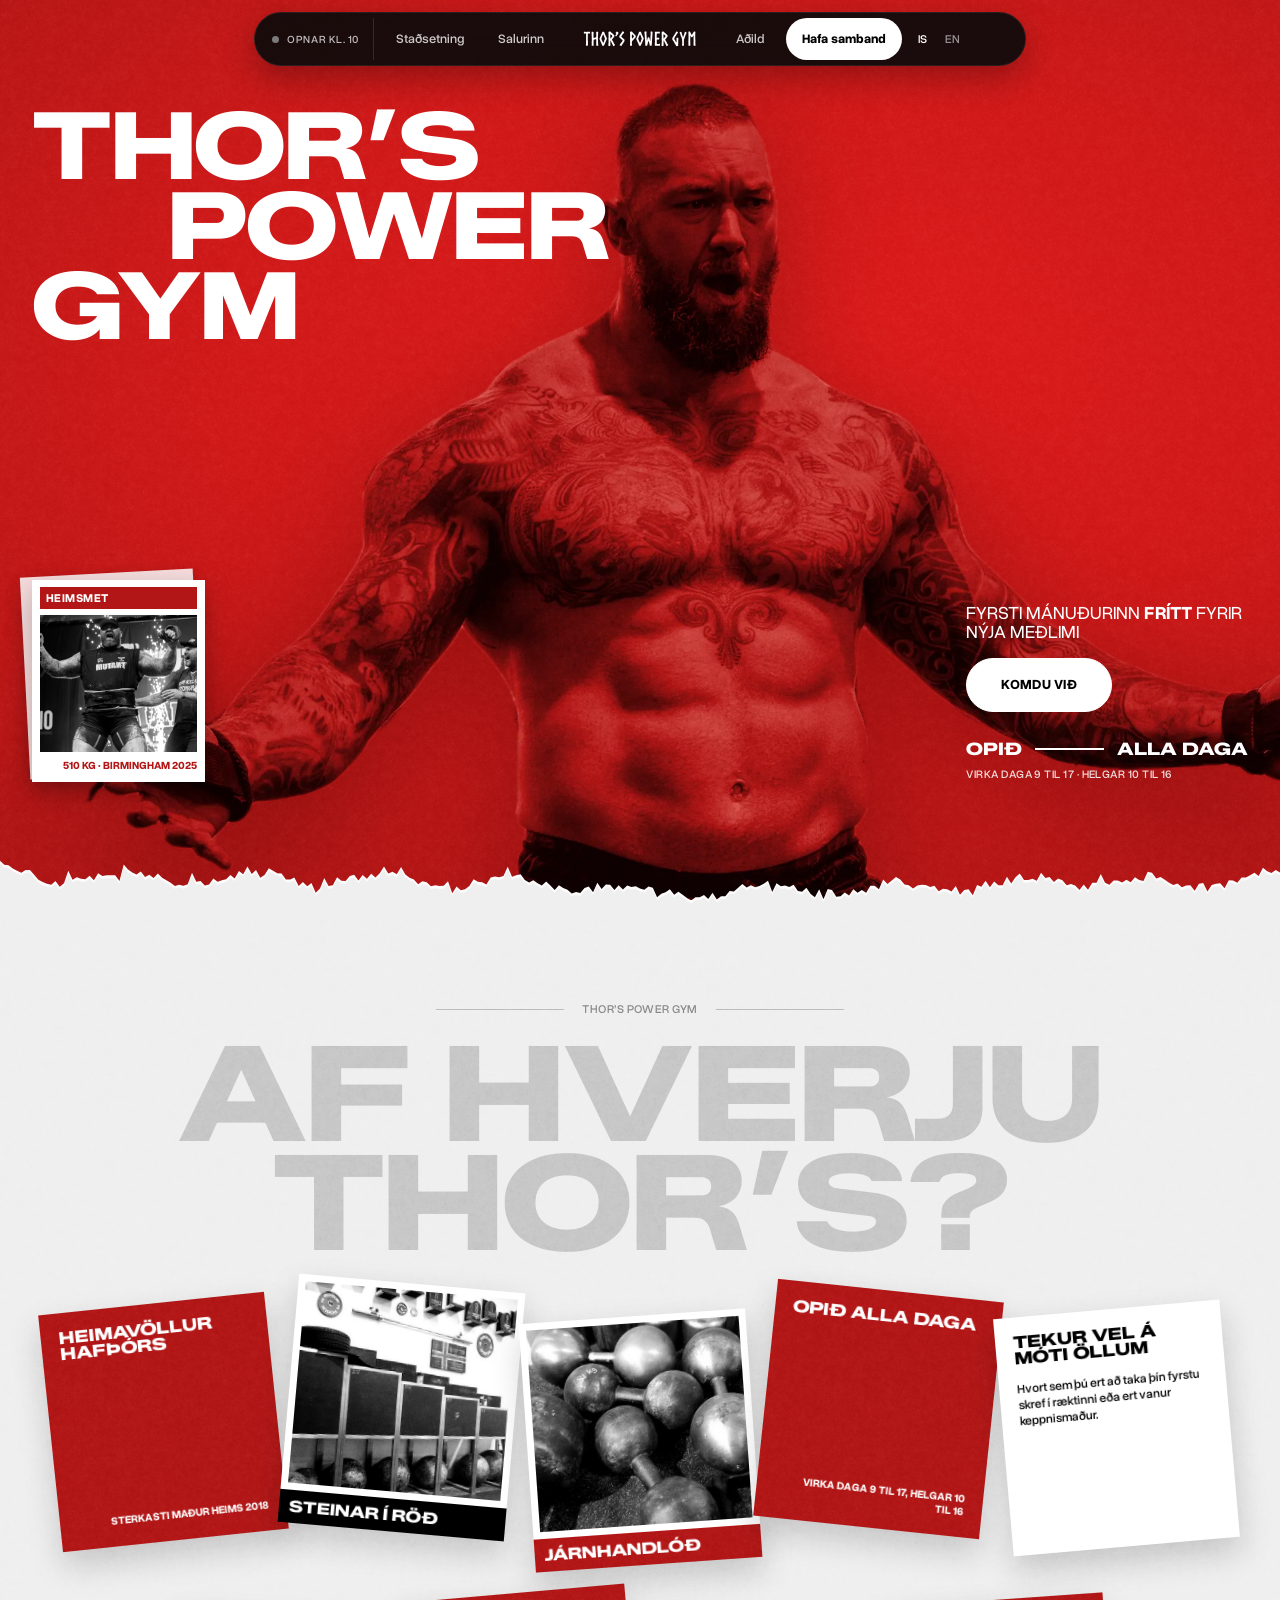
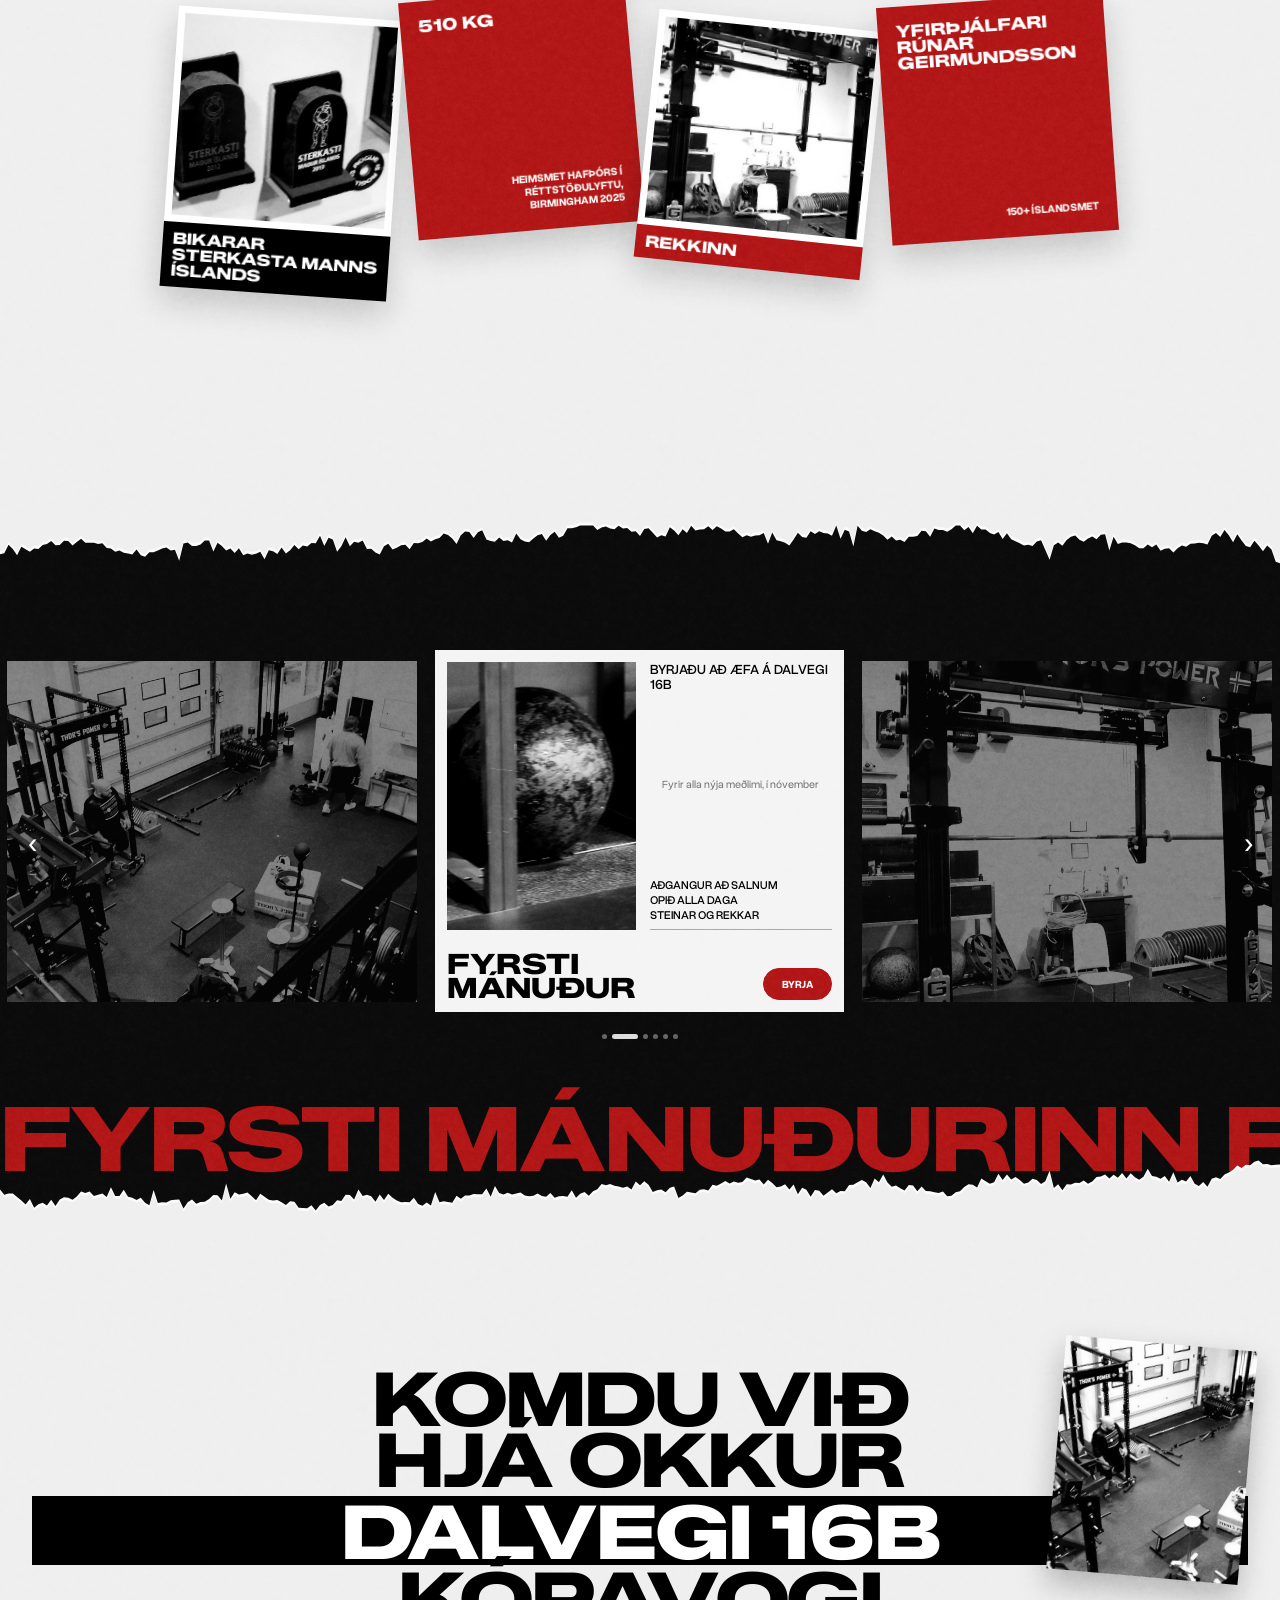
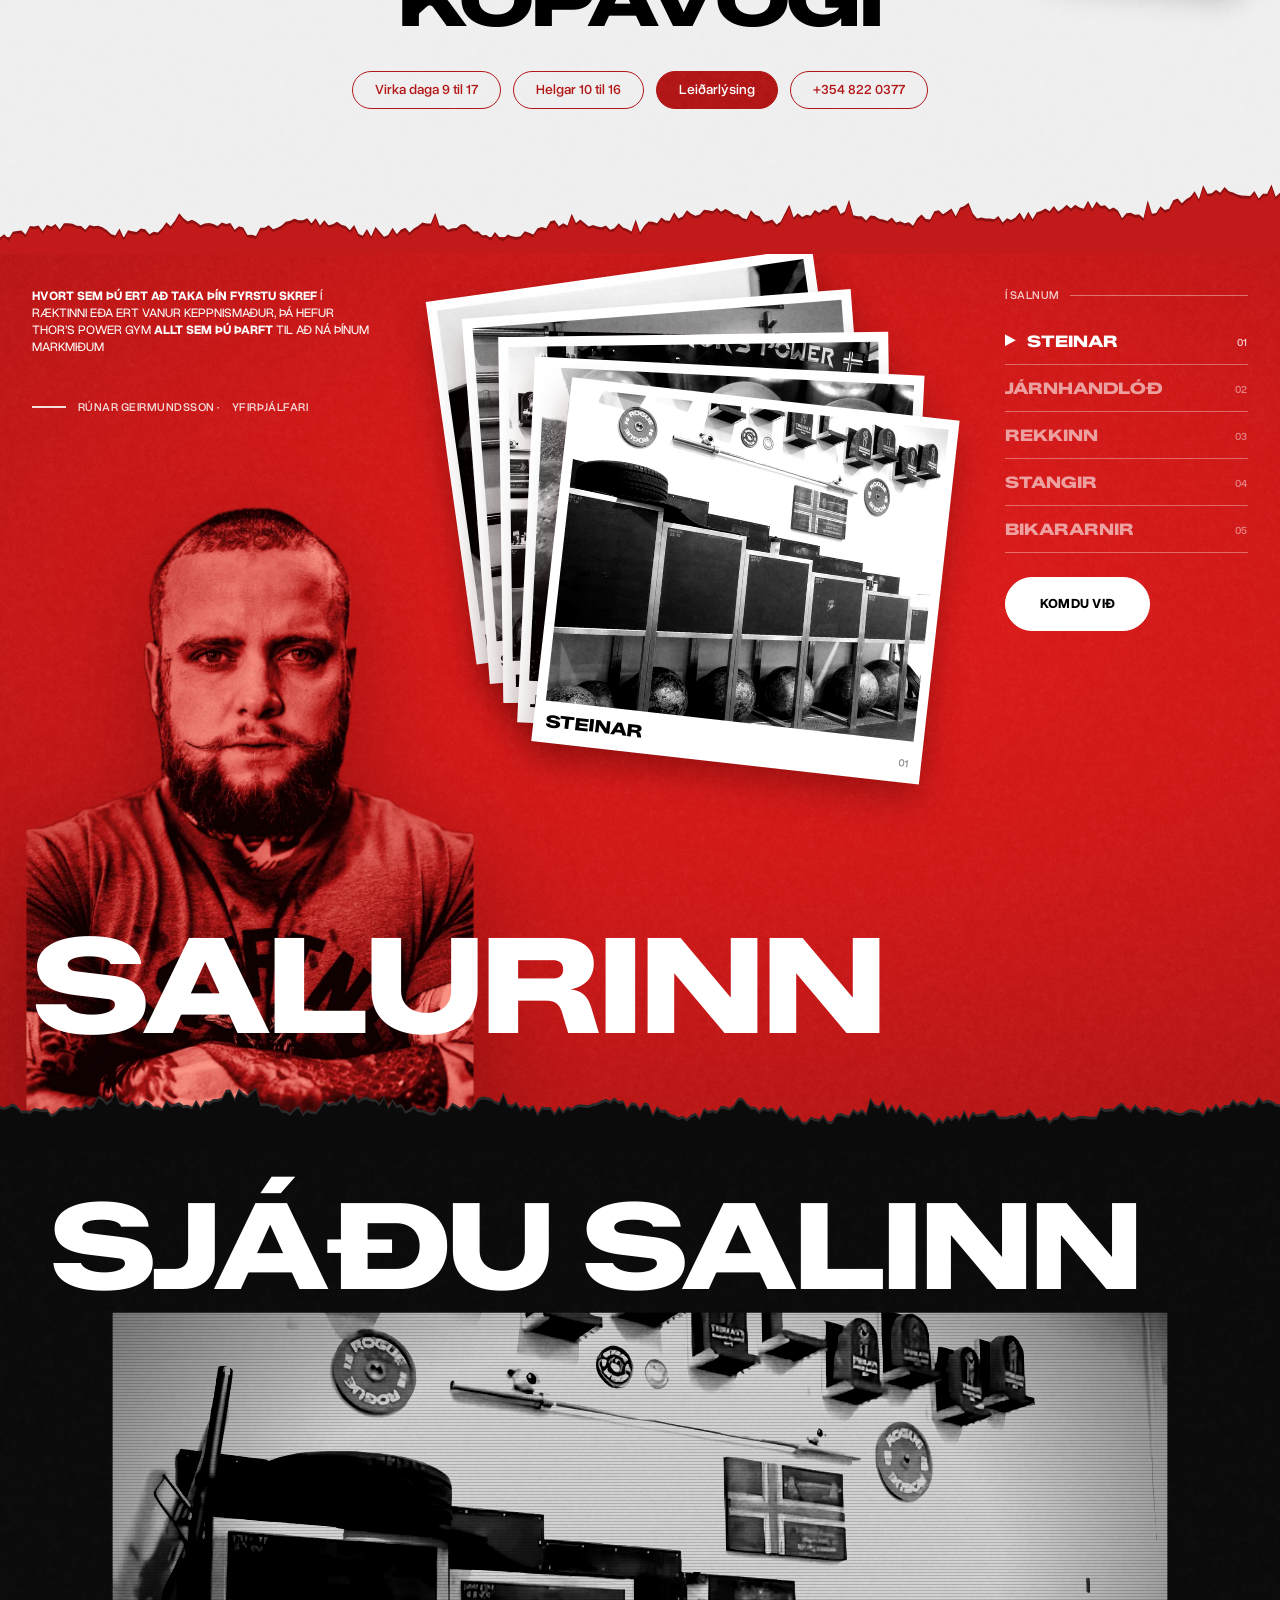
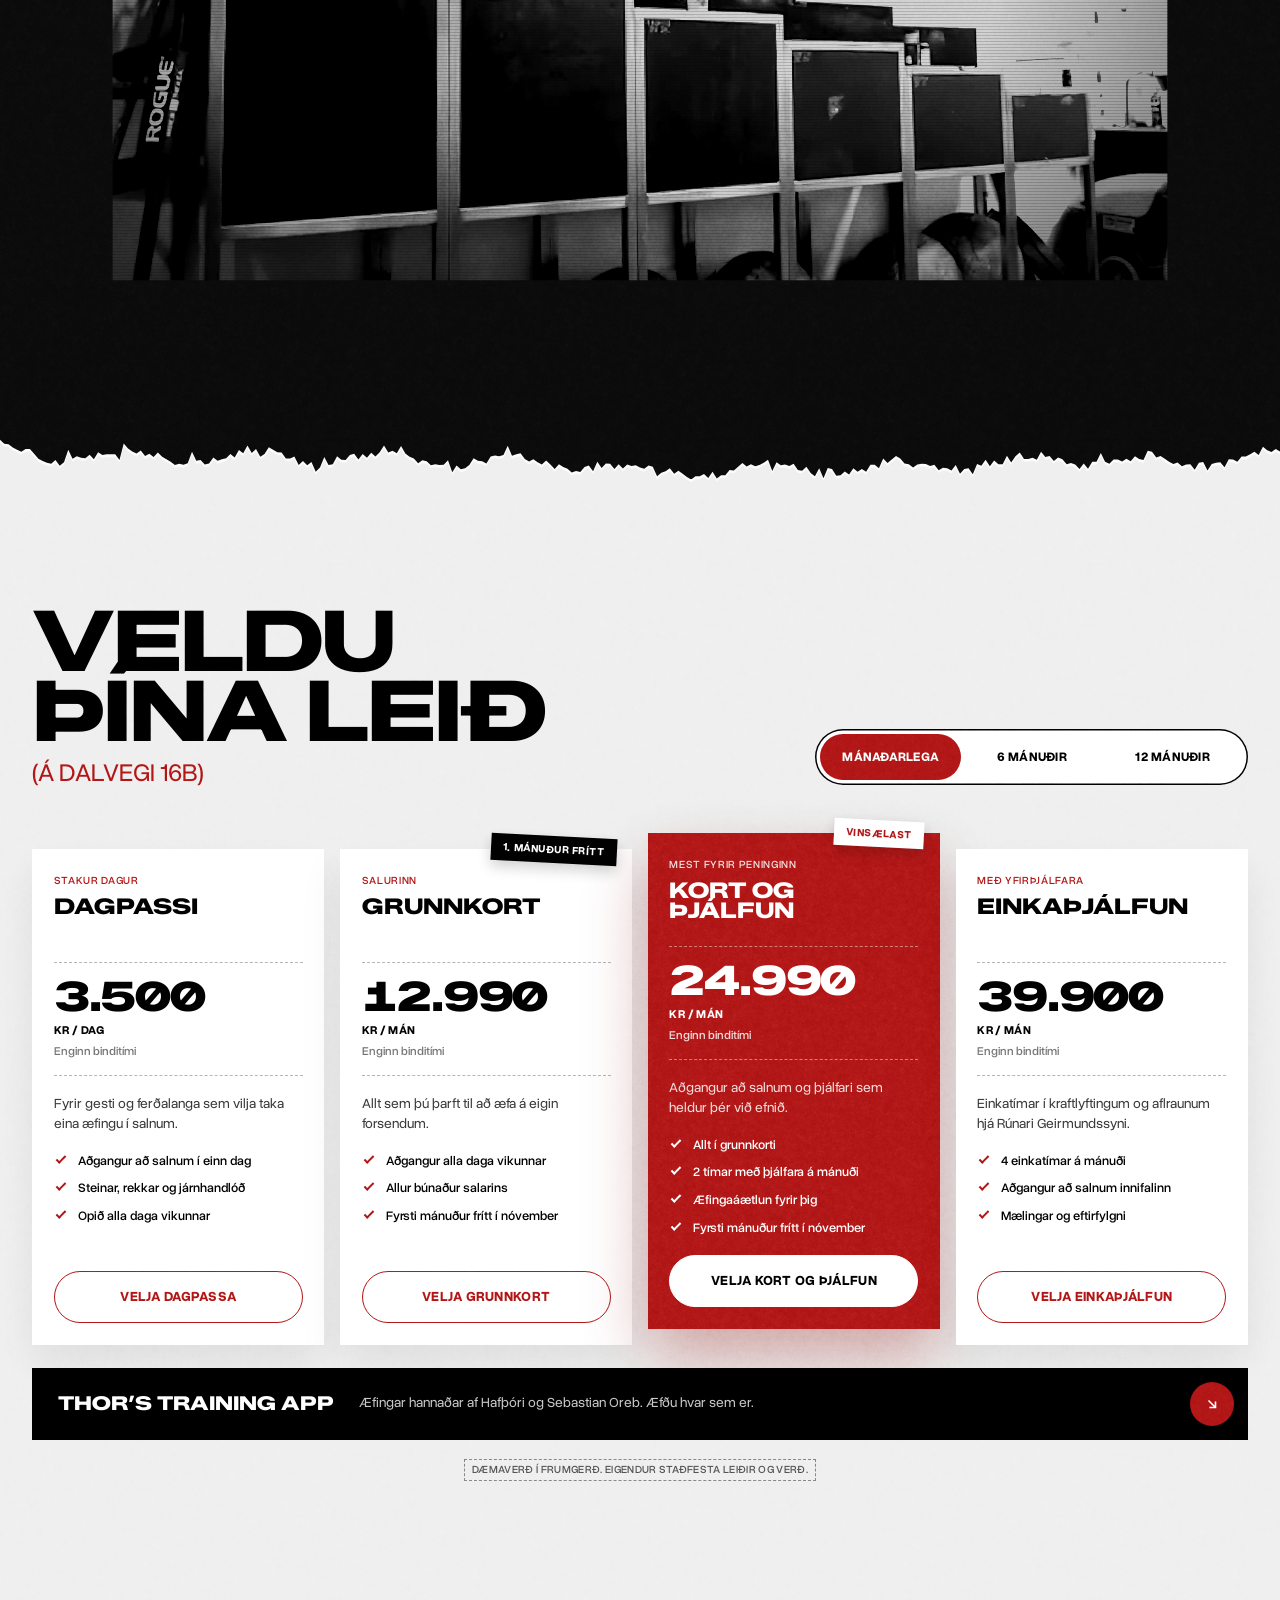
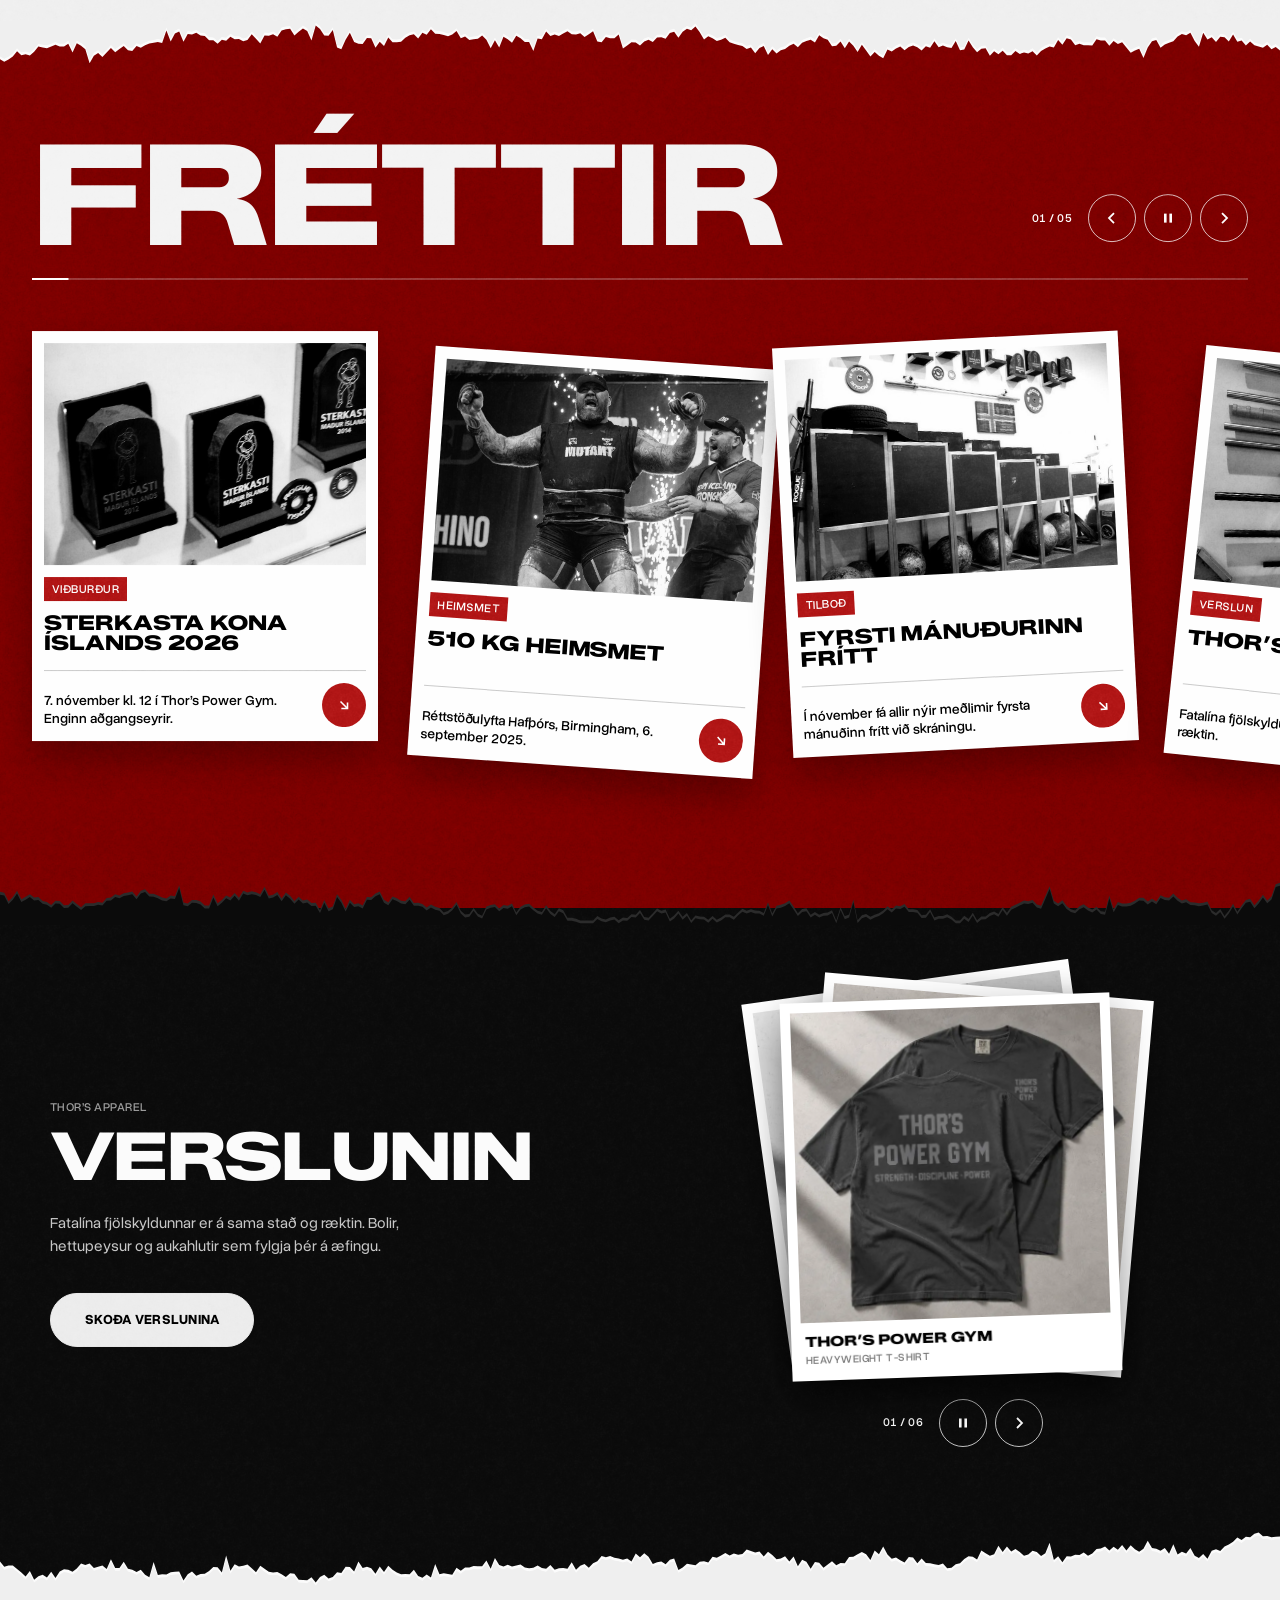
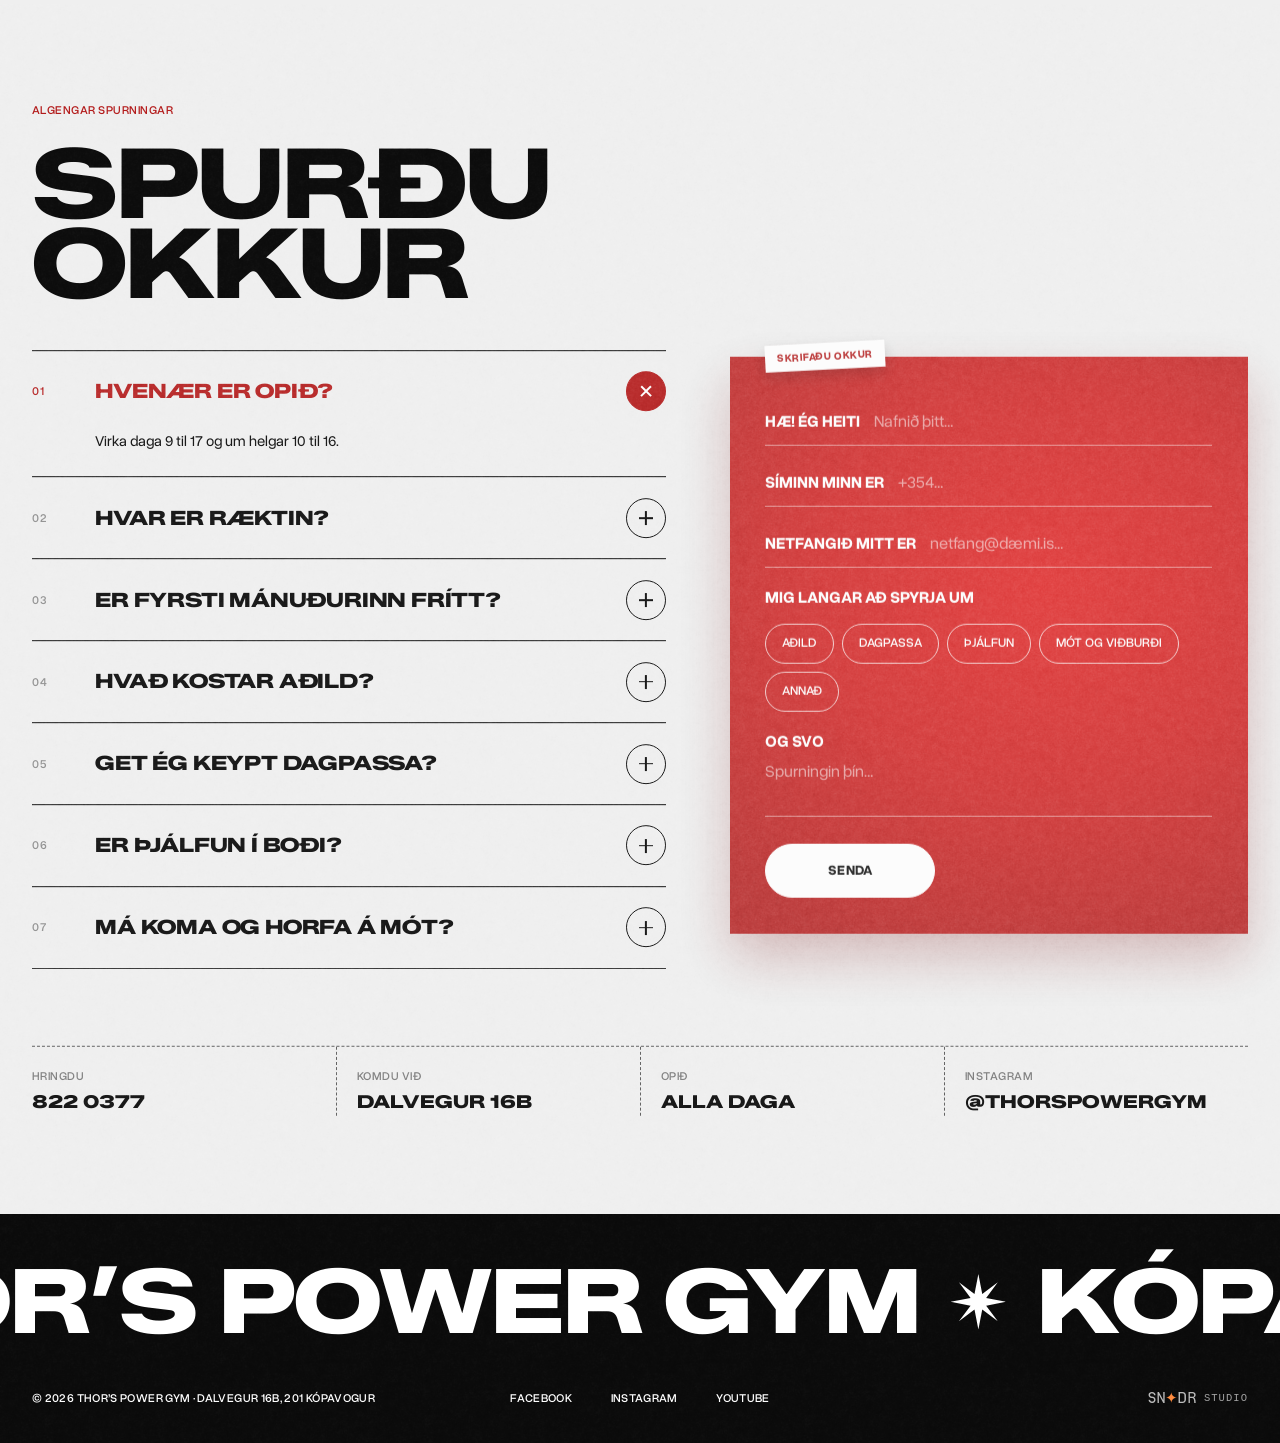
==== commit 66df569d: "Deploy b84481e (noindex preview)" ====
--- a/index.html
+++ b/index.html
@@ -285,8 +285,37 @@
   </div>
 </section>
 
+<!-- 7b SHOP: Thor's Apparel, small deck that deals one product at a time -->
+<section class="shop paper on-black" aria-labelledby="shop-title">
+  <svg class="tear tear--top tear--black" viewBox="0 0 1440 90" preserveAspectRatio="none" aria-hidden="true"><use href="assets/img/tears.svg#tear-b"/></svg>
+  <div class="shop__in">
+    <div class="shop__copy">
+      <span class="shop__kicker label" data-rise>Thor’s Apparel</span>
+      <h2 class="shop__title dsp" id="shop-title" data-rise><span data-l="is">Verslunin</span><span data-l="en">The shop</span></h2>
+      <p class="shop__text" data-rise><span data-l="is">Fatalína fjölskyldunnar er á sama stað og ræktin. Bolir, hettupeysur og aukahlutir sem fylgja þér á æfingu.</span><span data-l="en">The family’s clothing line shares the gym’s address. Tees, hoodies and kit that come with you to every session.</span></p>
+      <a class="pill pill--solid-white pill--big" href="https://thorsapparel.com" target="_blank" rel="noopener" data-rise><span data-l="is">Skoða verslunina</span><span data-l="en">Visit the shop</span></a>
+    </div>
+    <div class="shop__deck">
+      <div class="deck" data-deck role="region" aria-roledescription="carousel" data-aria-is="Vörur úr versluninni" data-aria-en="Products from the shop" aria-label="Vörur úr versluninni">
+        <a class="deck__card" href="https://thorsapparel.com/products/thors-power-gym-on-back-heavyweight-t-shirt" target="_blank" rel="noopener"><img src="assets/shop/shop-tpg-flat.webp" alt="Thor’s Power Gym bolur" data-alt-is="Thor’s Power Gym bolur" data-alt-en="Thor’s Power Gym T-shirt" width="640" height="640" loading="lazy"><span class="deck__cap"><b>Thor’s Power Gym</b><span>Heavyweight T-shirt</span></span></a>
+        <a class="deck__card" href="https://thorsapparel.com/products/510-kg-thors-gym-logo-heavyweight-t-shirt" target="_blank" rel="noopener"><img src="assets/shop/shop-kg510-flat.webp" alt="510 kg Thor’s Gym bolur" data-alt-is="510 kg Thor’s Gym bolur" data-alt-en="510 kg Thor’s Gym T-shirt" width="640" height="640" loading="lazy"><span class="deck__cap"><b>510 kg Thor’s Gym</b><span>Heavyweight T-shirt</span></span></a>
+        <a class="deck__card" href="https://thorsapparel.com/products/thor-words-training-to-fight-the-mountain-unisex-t-shirt" target="_blank" rel="noopener"><img src="assets/shop/shop-tfm-flat.webp" alt="Training to fight the mountain bolur" data-alt-is="Training to fight the mountain bolur" data-alt-en="Training to fight the mountain T-shirt" width="640" height="640" loading="lazy"><span class="deck__cap"><b>Fight the mountain</b><span>Unisex T-shirt</span></span></a>
+        <a class="deck__card" href="https://thorsapparel.com/products/pain-into-power-hoodie" target="_blank" rel="noopener"><img src="assets/shop/shop-hoodie-pain.webp" alt="Pain into Power hettupeysa" data-alt-is="Pain into Power hettupeysa" data-alt-en="Pain into Power hoodie" width="640" height="640" loading="lazy"><span class="deck__cap"><b>Pain into Power</b><span>Soft hoodie</span></span></a>
+        <a class="deck__card" href="https://thorsapparel.com/products/thors-power-gym-stainless-water-bottle" target="_blank" rel="noopener"><img src="assets/shop/shop-bottle.webp" alt="Thor’s Power Gym vatnsbrúsi" data-alt-is="Thor’s Power Gym vatnsbrúsi" data-alt-en="Thor’s Power Gym water bottle" width="640" height="640" loading="lazy"><span class="deck__cap"><b>Thor’s Power Gym</b><span>Water bottle</span></span></a>
+        <a class="deck__card" href="https://thorsapparel.com/products/thors-power-logo-embroidered-beanie-1" target="_blank" rel="noopener"><img src="assets/shop/shop-beanie.webp" alt="Thor’s Power húfa" data-alt-is="Thor’s Power húfa" data-alt-en="Thor’s Power beanie" width="640" height="640" loading="lazy"><span class="deck__cap"><b>Thor’s Power logo</b><span>Embroidered beanie</span></span></a>
+      </div>
+      <div class="deck__ctrl">
+        <span class="news__count label" data-deck-count aria-hidden="true">01 / 06</span>
+        <button class="news__btn news__play" type="button" data-deck-play data-state="play" data-aria-is="Stöðva sjálfvirka spilun" data-aria-en="Pause autoplay" aria-label="Stöðva sjálfvirka spilun"><svg data-icon="pause" viewBox="0 0 12 12" aria-hidden="true"><rect x="2" y="1.5" width="2.6" height="9"/><rect x="7.4" y="1.5" width="2.6" height="9"/></svg><svg data-icon="play" viewBox="0 0 12 12" aria-hidden="true"><path d="M3 1.5l7 4.5-7 4.5z"/></svg></button>
+        <button class="news__btn" type="button" data-deck-next data-aria-is="Næsta vara" data-aria-en="Next product" aria-label="Næsta vara"><svg viewBox="0 0 14 14" aria-hidden="true"><path d="M5 2l5 5-5 5" fill="none" stroke="currentColor" stroke-width="1.8"/></svg></button>
+      </div>
+    </div>
+  </div>
+</section>
+
 <!-- 8 ASK -->
 <section class="ask paper on-light" id="hafa-samband" aria-labelledby="ask-title">
+  <svg class="tear tear--top tear--light" viewBox="0 0 1440 90" preserveAspectRatio="none" aria-hidden="true"><use href="assets/img/tears.svg#tear-c"/></svg>
   <div class="ask__grid">
     <div class="ask__faq">
       <span class="ask__kicker label" data-rise><span data-l="is">Algengar spurningar</span><span data-l="en">Common questions</span></span>
--- a/assets/css/site.css
+++ b/assets/css/site.css
@@ -170,18 +170,30 @@
 .scrap--photo .strip--red{background:var(--red)}
 .scrap--white{background:#fff;padding:1.5cqw;aspect-ratio:.95}
 .scrap--white p{font:500 clamp(11px,1.05cqw,13px)/1.3 var(--text);margin-top:1.2cqw}
+/* tablet: 3 x 3 grid, phone: 2 column checkerboard (fact beside photo); every row one height, text sized to the card */
 @media (max-width:1099px){
   .pile{aspect-ratio:auto;display:grid;grid-template-columns:repeat(3,minmax(0,1fr));gap:18px;margin-top:24px}
   .scrap{position:relative;width:auto;left:auto!important;top:auto!important}
-  .scrap h3{font-size:18px}
-  .scrap--red,.scrap--white{aspect-ratio:auto;min-height:200px;padding:16px 18px 18px}
-  .scrap--red p{font-size:12px;margin-top:24px}
-  .scrap--white p{font-size:13px;margin-top:14px}
-  .scrap--photo .strip{font-size:15px}
+  .scrap h3{font-size:clamp(15px,1.9vw,19px)}
+  .scrap--red,.scrap--white{aspect-ratio:auto;min-height:0;padding:16px 16px 16px}
+  .scrap--red p{font-size:12px;margin-top:16px;padding-left:0}
+  .scrap--white p{font-size:13px;margin-top:12px}
+  .scrap--photo{display:flex;flex-direction:column}
+  .scrap--photo img{aspect-ratio:4/3;flex:1;min-height:0}
+  .scrap--photo .strip{font-size:14px}
   .scrap:nth-child(odd){rotate:-1.5deg}.scrap:nth-child(even){rotate:1.5deg}
 }
-@media (max-width:860px){.pile{grid-template-columns:repeat(2,minmax(0,1fr));gap:14px}}
-@media (max-width:560px){.pile{grid-template-columns:1fr}.scrap--red,.scrap--white{min-height:160px}}
+@media (max-width:760px){
+  .pile{grid-template-columns:repeat(2,minmax(0,1fr));gap:12px}
+  .scrap h3{font-size:clamp(13px,3.7vw,16px)}
+  .scrap--red,.scrap--white{padding:12px 12px 13px}
+  .scrap--red p{font-size:11px;margin-top:12px}
+  .scrap--white p{font-size:12px;line-height:1.3;margin-top:8px}
+  .scrap--photo{padding:5px 5px 0}
+  .scrap--photo img{aspect-ratio:1}
+  .scrap--photo .strip{font-size:12px;padding:8px 8px 7px;margin:5px -5px 0}
+  .scrap:last-child{grid-column:1 / -1}
+}
 
 /* ============ 3. OFFERS (black) ============ */
 .offers{padding:clamp(110px,10vw,150px) 0 clamp(30px,3vw,50px);overflow-x:clip;z-index:2}
@@ -202,6 +214,7 @@
 .dots{display:flex;justify-content:center;gap:5px;margin-top:22px}
 .dots span{width:5px;height:5px;border-radius:5px;background:#666;transition:width .4s var(--ease),background-color .4s}
 .dots span.on{width:26px;background:#ddd}
+@media (max-width:560px){.slide{width:84vw}.slide--offer h3{font-size:13px}.slide--offer .incl{font-size:12px}}
 .band{white-space:nowrap;font-size:clamp(46px,7vw,104px);color:var(--red);margin-top:clamp(40px,5vw,70px);display:flex;gap:.35em;align-items:center;will-change:transform}
 .band svg{width:.62em;height:.62em;flex:none;fill:currentColor}
 .band--white{color:#fff}
@@ -322,6 +335,7 @@
   .term button{padding:0 6px;font-size:11px;min-height:44px}
   .tiers{grid-template-columns:1fr;gap:28px}
   .tier--featured{order:-1;transform:none}
+  .tier__head{min-height:0}
   .tiers__app{flex-wrap:wrap}
   .tiers__app-t{flex-basis:calc(100% - 70px)}
 }
@@ -352,6 +366,23 @@
 .post p{font:500 14px/1.25 var(--text)}
 @media (hover:hover) and (pointer:fine){.post:hover .round{transform:rotate(-45deg);background:var(--black)}}
 @media (max-width:860px){.post{flex-basis:76vw}.news__ctrl{padding-bottom:0}}
+
+/* ============ 7b. SHOP (black): Thor's Apparel deck ============ */
+.shop{padding:clamp(70px,7vw,110px) var(--m) clamp(120px,11vw,160px);overflow-x:clip;z-index:5}
+.shop__in{display:grid;grid-template-columns:minmax(0,1fr) minmax(0,1fr);gap:clamp(30px,5vw,80px);align-items:center;max-width:1180px;margin:0 auto}
+.shop__kicker{display:block;color:rgba(255,255,255,.6);margin-bottom:16px}
+.shop__title{font-size:clamp(44px,5.2vw,76px);color:#fff}
+.shop__text{font:400 clamp(15px,1.2vw,18px)/1.5 var(--text);color:rgba(255,255,255,.8);max-width:42ch;margin:clamp(18px,2vw,26px) 0 clamp(24px,2.6vw,34px)}
+.shop__deck{display:flex;flex-direction:column;align-items:center}
+.deck{position:relative;width:min(100%,330px);aspect-ratio:.88}
+.deck__card{position:absolute;left:0;right:0;top:0;display:flex;flex-direction:column;background:#fff;color:var(--black);padding:10px 10px 0;box-shadow:0 18px 40px rgba(0,0,0,.45);transition:transform .7s var(--ease),opacity .5s var(--ease);will-change:transform}
+.deck__card img{width:100%;aspect-ratio:1;object-fit:cover;flex:none}
+.deck__cap{display:flex;flex-direction:column;gap:5px;padding:12px 4px 14px}
+.deck__cap b{font:900 clamp(13px,1.1vw,15px)/1 var(--display);text-transform:uppercase}
+.deck__cap span{font:500 11px/1.2 var(--text);text-transform:uppercase;letter-spacing:.04em;color:#777}
+.deck__ctrl{display:flex;align-items:center;gap:8px;margin-top:26px;color:#fff}
+@media (max-width:860px){.shop__in{grid-template-columns:1fr}.deck{width:min(78vw,320px)}}
+.ask{z-index:6}
 
 /* ============ 8. ASK (light): FAQ + letter form ============ */
 .ask{padding:clamp(100px,9vw,140px) var(--m) clamp(80px,8vw,120px);overflow-x:clip}
@@ -417,6 +448,11 @@
   .ask__info li:nth-child(n+3){border-top:1.5px dashed #555;margin-top:18px}
   .ask__info li:last-child a{text-transform:none}
 }
+@media (max-width:560px){
+  .ask__info{grid-template-columns:1fr}
+  .ask__info li,.ask__info li + li,.ask__info li:nth-child(n+3){flex-direction:row;justify-content:space-between;align-items:baseline;border-left:0;border-top:1.5px dashed #555;margin-top:0;padding:16px 0}
+  .ask__info li:first-child{border-top:0}
+}
 
 /* ============ 9. FOOTER (black) ============ */
 .foot{padding:clamp(40px,4vw,60px) 0 0;overflow:hidden}
@@ -436,6 +472,6 @@
 html.js-motion [data-rise]{opacity:0}
 @media (prefers-reduced-motion:reduce){
   html.js-motion [data-rise]{opacity:1}
-  .car__track,.stack__card,.post,.pill,.round,.faq__x,.faq__q .qq,.burger span,.tier,.term__thumb,.term button,.chipr > span,.formats button,.formats button::before,.film__pause,.news__btn,.island__side{transition:none!important}
+  .car__track,.stack__card,.post,.pill,.round,.faq__x,.faq__q .qq,.burger span,.tier,.term__thumb,.term button,.chipr > span,.formats button,.formats button::before,.film__pause,.news__btn,.island__side,.deck__card{transition:none!important}
   .film__grain{animation:none}
 }
